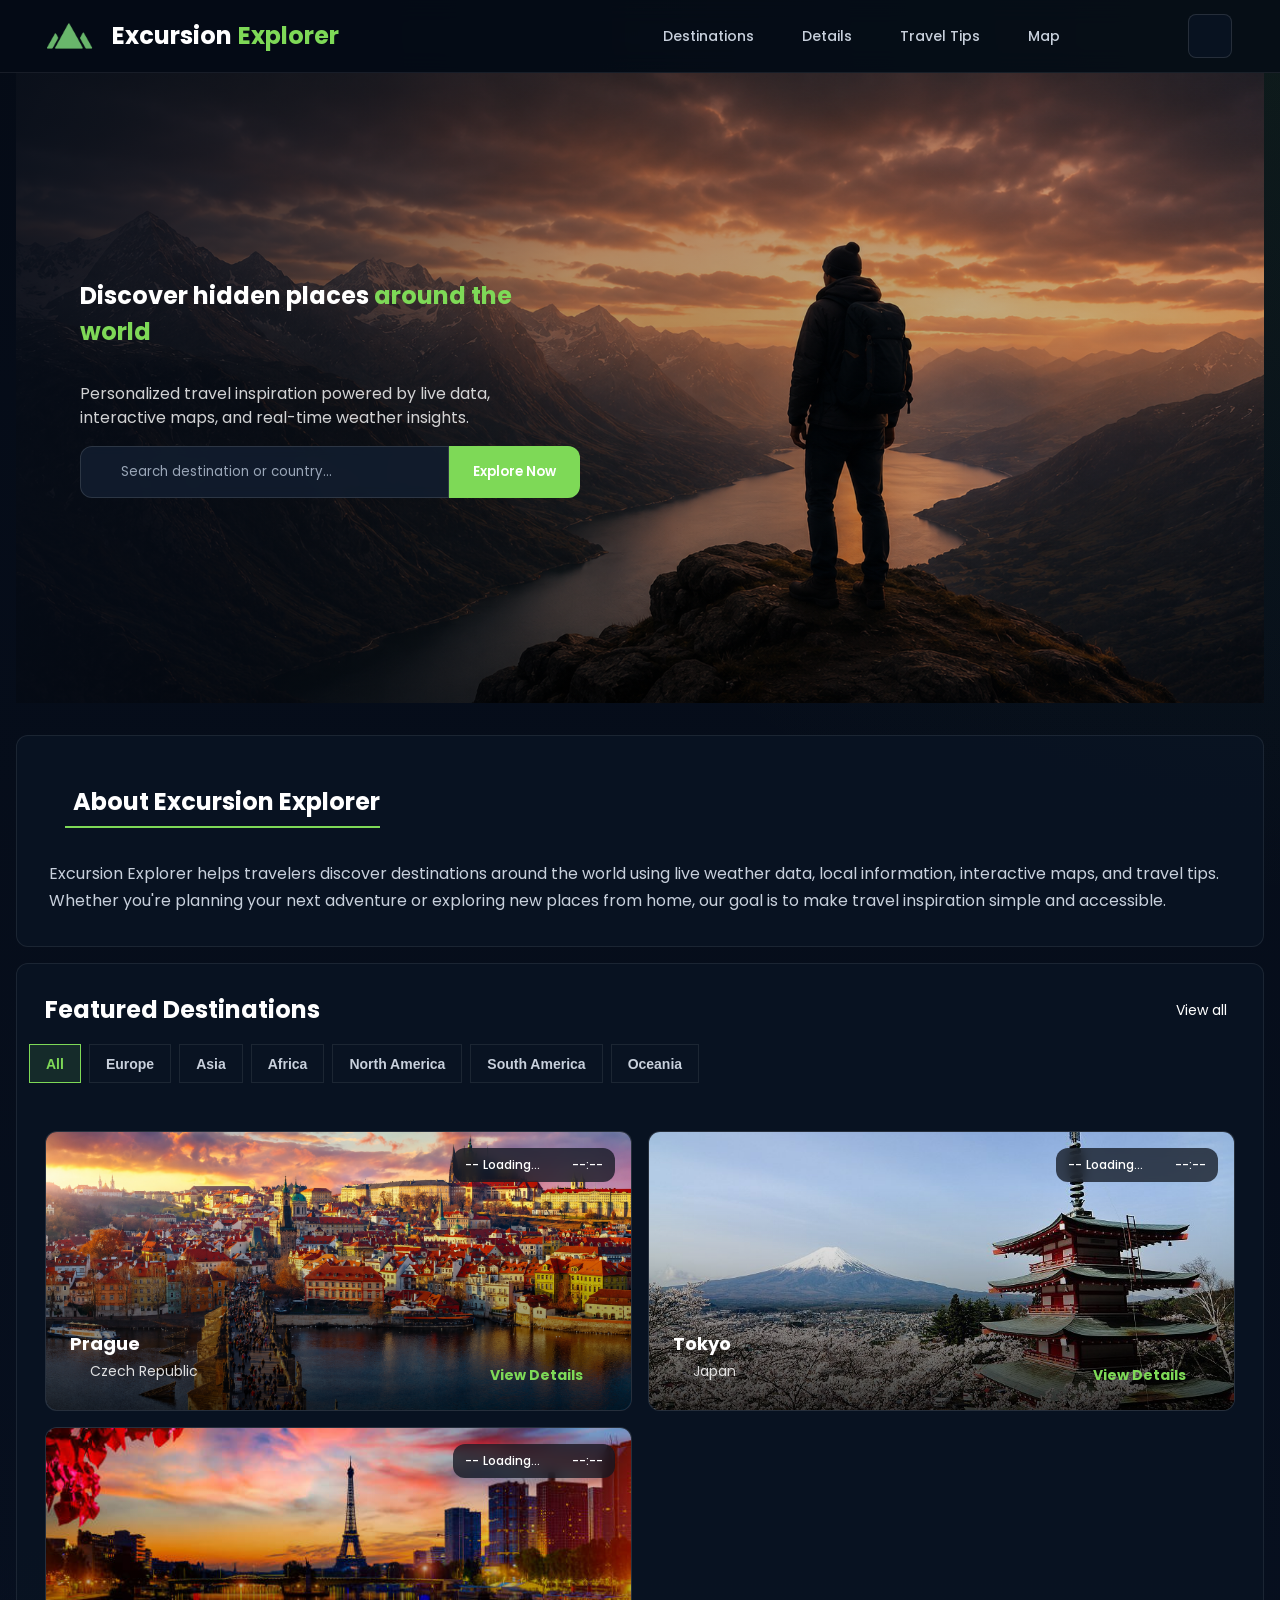
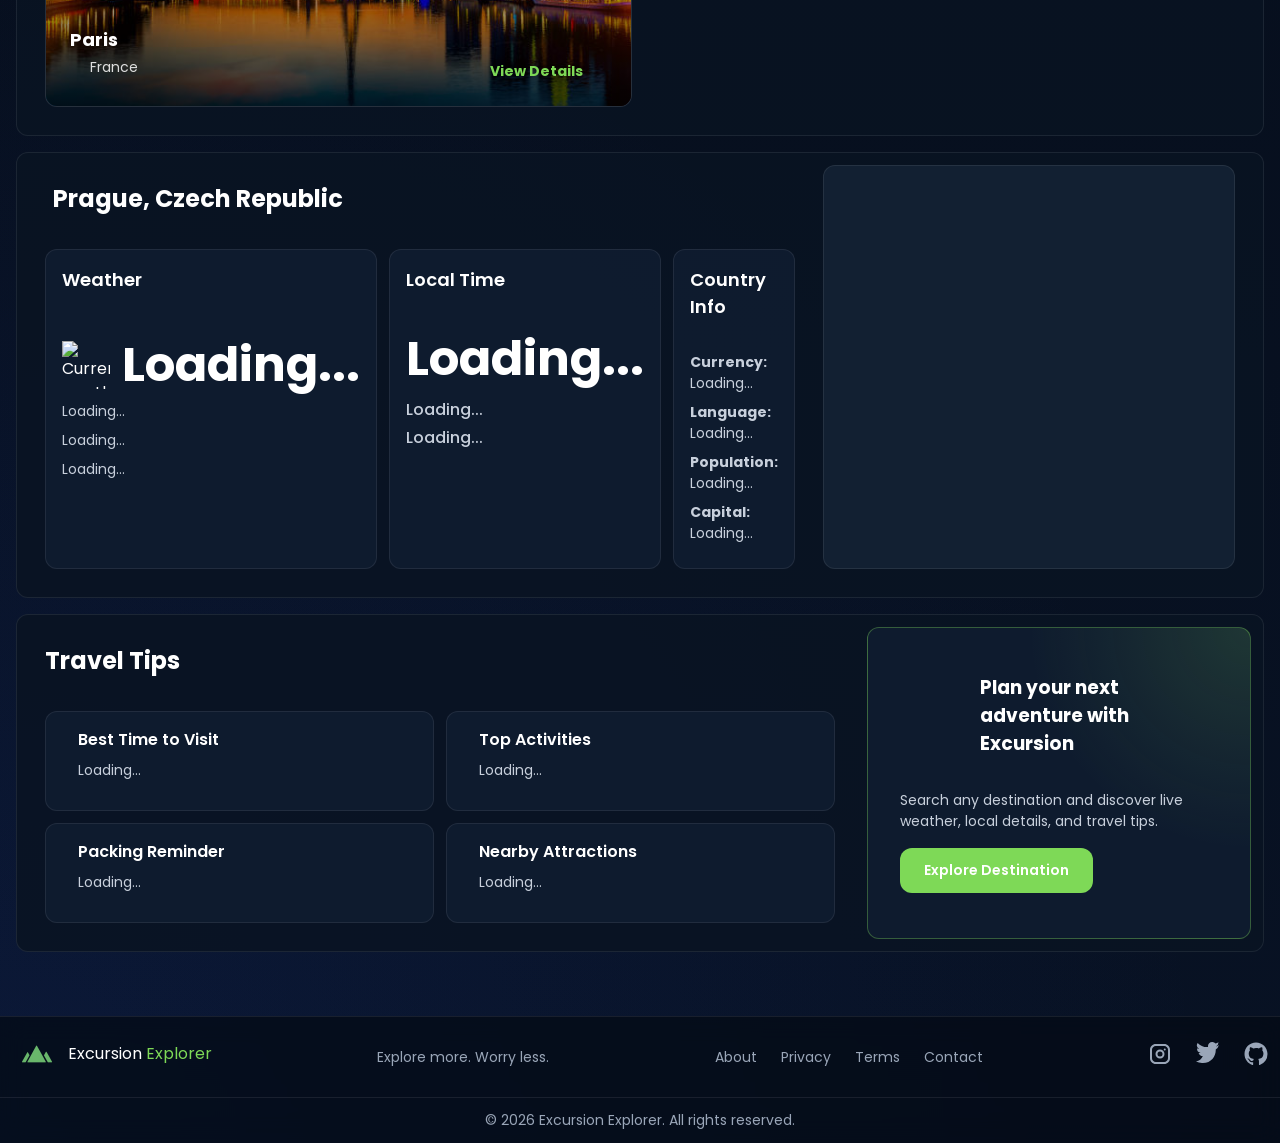
==== index.html @ 065c6158 "Add destination filters and expand featured destinations" ====
<!DOCTYPE html>

<html lang="en">
    <head>
        <meta charset="UTF-8">
        <meta name="viewport" content="width=device-width, initial-scale=1.0">
        <link rel="shortcut icon" href="favicon-excursion-explorer.ico" type="image/x-icon">
        <link rel="stylesheet" href="./resources/css/styles.css">
        <link rel="preconnect" href="https://fonts.googleapis.com">
        <link rel="preconnect" href="https://fonts.gstatic.com" crossorigin>
        <link href="https://fonts.googleapis.com/css2?family=Poppins:wght@400;500;600;700&display=swap" rel="stylesheet">
        <title>Excursion Explorer</title>
    </head>

    <body>

        <!--Header-->
        <header id="top" class="site-header">
            <div class="content">
                <div class="logo" >
                    <a href="#top" aria-label="Excursion Explorer homepage">
                        <img src="./resources/images/Excursion-explorer-logo.png" alt="Excursion Explorer logo">
                        <span class="main-title">
                            <strong>Excursion</strong>
                            <span class="explorer"><strong>Explorer</strong></span>
                        </span>
                    </a>
                </div>
                
                <nav id="navMenu" class="main-navigation" aria-label="Main navigation">
                    <ul>
                        <li><a href="#destinations">Destinations</a></li>
                        <li><a href="#destination-details">Details</a></li>
                        <li><a href="#travel-tips">Travel Tips</a></li>
                        <li><a href="#destinationMap">Map</a></li>
                    </ul>
                </nav>

                <div class="header-actions">
                    <button id="themeToggle" class="theme-toggle" type="button" aria-label="Switch color theme">
                        <i data-lucide="sun"></i>
                    </button>

                    <!--Mobile navigation button-->
                    <button id="menuButton" class="menu-button" type="button" aria-label="Open navigation menu" aria-expanded="false" aria-controls="navMenu">
                        <span class="menu-line"></span>
                        <span class="menu-line"></span>
                        <span class="menu-line"></span>
                    </button>
                </div>
            </div>
        </header>

        <!--Main content-->
        <main class="main-content">

            <!--Hero Section-->
            <section class="hero">
                <div class="hero-content">
                    <h1>Discover hidden places <span class="highlight">around the world</span></h1>
                    <p>Personalized travel inspiration powered by live data, interactive maps, and real-time weather insights.</p>
                    
                    <!--Search Bar-->
                    <form class="destination-search" role="search" autocomplete="off">
                        <div class="search-wrapper">
                            <i data-lucide="search" class="search-icon" aria-hidden="true"></i>
                            <input 
                                type="search" 
                                id="destinationSearch" 
                                name="destination" 
                                placeholder="Search destination or country..." 
                                aria-label="Search destinations"
                            >
                        </div>
                        
                        <button type="submit" class="button button-primary">Explore Now</button>
                    </form>
                </div>      
            </section>

            <!--About Section-->
            <section id="about" class="about-section">
                <div class="section-header">
                    <h2>
                        <i data-lucide="info"></i>
                        About Excursion Explorer
                    </h2>
                </div>
                <p>
                    Excursion Explorer helps travelers discover destinations around the world
                    using live weather data, local information, interactive maps, and travel tips.
                    Whether you're planning your next adventure or exploring new places from home,
                    our goal is to make travel inspiration simple and accessible.
                </p>
            </section>

            <!--Featured Destination Section-->
            <section id="destinations" class="destinations">
                <div class="section-header">
                    <h2>Featured Destinations</h2>
                     <a href="#search-results" class="view-all-link" id="viewAllDestinations">
                        View all
                        <i data-lucide="chevron-right" aria-hidden="true"></i>
                    </a>
                </div>

                <div class="destination-filters">
                    <button class="filter-btn active" type="button" data-filter="all">All</button>
                    <button class="filter-btn" type="button" data-filter="Europe">Europe</button>
                    <button class="filter-btn" type="button" data-filter="Asia">Asia</button>
                    <button class="filter-btn" type="button" data-filter="Africa">Africa</button>
                    <button class="filter-btn" type="button" data-filter="North America">North America</button>
                    <button class="filter-btn" type="button" data-filter="South America">South America</button>
                    <button class="filter-btn" type="button" data-filter="Oceania">Oceania</button>
                </div>

                <!--Static Content-->
                <div class="destination-grid">
                    <!--Destination Card 1-->
                    <article class="destination-card" data-city="Prague" data-continent="Europe">
                        <div class="image-wrapper">
                            <img 
                                src="./resources/images/Prague.jpg"
                                alt="View of Prague Castle and Charles Bridge"
                                class="destination-image"
                                loading="lazy"
                            >

                            <div class="destination-meta">
                                <!-- Weather -->
                                <div class="weather-badge">
                                    <span class="weather-icon">--</span>
                                    <span class="weather-temp">Loading...</span>
                                </div>

                                <!-- Local Time -->
                                <div class="time-badge">
                                    <i data-lucide="clock-3" aria-hidden="true"></i>
                                    <span class="local-time">--:--</span>
                                </div>
                            </div>
                        </div>

                        <div class="destination-content">
                            <div class="destination-info">
                                <h3>Prague</h3>
                                <p class="destination-location">
                                    <i data-lucide="map-pin" aria-hidden="true"></i>
                                    Czech Republic
                                </p>
                            </div>
                            
                            <button type="button" class="details-link" aria-label="View details about Prague" data-modal-target="destinationModal" data-destination="Prague">
                                View Details
                                <i data-lucide="arrow-right" aria-hidden="true"></i>
                            </button>
                        </div>
                    </article>

                    <!--Destination Card 2-->
                    <article class="destination-card" data-city="Tokyo" data-continent="Asia">
                        <div class="image-wrapper">
                            <img 
                                src="./resources/images/Tokyo.jpg"
                                alt="Mount Fuji and Chureito Pagoda in Japan"
                                class="destination-image"
                                loading="lazy"
                            >

                            <div class="destination-meta">
                                <!-- Weather -->
                                <div class="weather-badge">
                                    <span class="weather-icon">--</span>
                                    <span class="weather-temp">Loading...</span>
                                </div>

                                <!-- Local Time -->
                                <div class="time-badge">
                                    <i data-lucide="clock-3" aria-hidden="true"></i>
                                    <span class="local-time">--:--</span>
                                </div>
                            </div>
                        </div>

                        <div class="destination-content">
                            <div class="destination-info">
                                <h3>Tokyo</h3>
                                <p class="destination-location">
                                    <i data-lucide="map-pin" aria-hidden="true"></i>
                                    Japan
                                </p>
                            </div>
                            
                            <button type="button" class="details-link" aria-label="View details about Tokyo" data-modal-target="destinationModal" data-destination="Tokyo">
                                View Details
                                <i data-lucide="arrow-right" aria-hidden="true"></i>
                            </button>
                        </div>
                    </article>

                    <!--Destination Card 3-->
                    <article class="destination-card" data-city="Paris" data-continent="Europe">
                        <div class="image-wrapper">
                            <img 
                                src="./resources/images/Paris.jpg"
                                alt="Eiffel Tower during sunset in Paris"
                                class="destination-image"
                                loading="lazy"
                            >

                            <div class="destination-meta">
                                <!-- Weather -->
                                <div class="weather-badge">
                                    <span class="weather-icon">--</span>
                                    <span class="weather-temp">Loading...</span>
                                </div>

                                <!-- Local Time -->
                                <div class="time-badge">
                                    <i data-lucide="clock-3" aria-hidden="true"></i>
                                    <span class="local-time">--:--</span>
                                </div>
                            </div>
                        </div>

                        <div class="destination-content">
                            <div class="destination-info">
                                <h3>Paris</h3>
                                <p class="destination-location">
                                    <i data-lucide="map-pin" aria-hidden="true"></i>
                                    France
                                </p>
                            </div>
                            
                            <button type="button" class="details-link" aria-label="View details about Paris" data-modal-target="destinationModal" data-destination="Paris">
                                View Details
                                <i data-lucide="arrow-right" aria-hidden="true"></i>
                            </button>
                        </div>
                    </article>

                    <!--Destination Card 4-->
                    <article class="destination-card extra-destination is-hidden" data-city="Kirkjufell" data-continent="Europe">
                        <div class="image-wrapper">
                            <img 
                                src="./resources/images/Iceland.jpg"
                                alt="A breathtaking Icelandic landscape"
                                class="destination-image"
                                loading="lazy"
                            >

                            <div class="destination-meta">
                                <!-- Weather -->
                                <div class="weather-badge">
                                    <span class="weather-icon">--</span>
                                    <span class="weather-temp">Loading...</span>
                                </div>

                                <!-- Local Time -->
                                <div class="time-badge">
                                    <i data-lucide="clock-3" aria-hidden="true"></i>
                                    <span class="local-time">--:--</span>
                                </div>
                            </div>
                        </div>

                        <div class="destination-content">
                            <div class="destination-info">
                                <h3>Kirkjufell</h3>
                                <p class="destination-location">
                                    <i data-lucide="map-pin" aria-hidden="true"></i>
                                    Iceland
                                </p>
                            </div>
                            
                            <button type="button" class="details-link" aria-label="View details about Kirkjufell" data-modal-target="destinationModal" data-destination="Kirkjufell">
                                View Details
                                <i data-lucide="arrow-right" aria-hidden="true"></i>
                            </button>
                        </div>
                    </article>

                    <!--Destination Card 5-->
                    <article class="destination-card extra-destination is-hidden" data-city="Tunis" data-continent="Africa">
                        <div class="image-wrapper">
                            <img 
                                src="./resources/images/Tunis.jpg"
                                alt="A vibrant seaside view in Tunisia"
                                class="destination-image"
                                loading="lazy"
                            >

                            <div class="destination-meta">
                                <!-- Weather -->
                                <div class="weather-badge">
                                    <span class="weather-icon">--</span>
                                    <span class="weather-temp">Loading...</span>
                                </div>

                                <!-- Local Time -->
                                <div class="time-badge">
                                    <i data-lucide="clock-3" aria-hidden="true"></i>
                                    <span class="local-time">--:--</span>
                                </div>
                            </div>
                        </div>

                        <div class="destination-content">
                            <div class="destination-info">
                                <h3>Tunis</h3>
                                <p class="destination-location">
                                    <i data-lucide="map-pin" aria-hidden="true"></i>
                                    Tunisia
                                </p>
                            </div>
                            
                            <button type="button" class="details-link" aria-label="View details about Tunis" data-modal-target="destinationModal" data-destination="Tunis">
                                View Details
                                <i data-lucide="arrow-right" aria-hidden="true"></i>
                            </button>
                        </div>
                    </article>

                    <!--Destination Card 6-->
                    <article class="destination-card extra-destination is-hidden" data-city="Thailand" data-continent="Asia">
                        <div class="image-wrapper">
                            <img 
                                src="./resources/images/Thailand.jpg"
                                alt="A vibrant seaside view in Thailand"
                                class="destination-image"
                                loading="lazy"
                            >

                            <div class="destination-meta">
                                <!-- Weather -->
                                <div class="weather-badge">
                                    <span class="weather-icon">--</span>
                                    <span class="weather-temp">Loading...</span>
                                </div>

                                <!-- Local Time -->
                                <div class="time-badge">
                                    <i data-lucide="clock-3" aria-hidden="true"></i>
                                    <span class="local-time">--:--</span>
                                </div>
                            </div>
                        </div>

                        <div class="destination-content">
                            <div class="destination-info">
                                <h3>Thailand</h3>
                                <p class="destination-location">
                                    <i data-lucide="map-pin" aria-hidden="true"></i>
                                    Thailand
                                </p>
                            </div>
                            
                            <button type="button" class="details-link" aria-label="View details about Thailand" data-modal-target="destinationModal" data-destination="Thailand">
                                View Details
                                <i data-lucide="arrow-right" aria-hidden="true"></i>
                            </button>
                        </div>
                    </article>

                    <!--Destination Card 7-->
                    <article class="destination-card extra-destination is-hidden" data-city="Rome" data-continent="Europe">
                        <div class="image-wrapper">
                            <img 
                                src="./resources/images/Rome.jpg"
                                alt="Colosseum in Rome during sunset"
                                class="destination-image"
                                loading="lazy"
                            >

                            <div class="destination-meta">
                                <!-- Weather -->
                                <div class="weather-badge">
                                    <span class="weather-icon">--</span>
                                    <span class="weather-temp">Loading...</span>
                                </div>

                                <!-- Local Time -->
                                <div class="time-badge">
                                    <i data-lucide="clock-3" aria-hidden="true"></i>
                                    <span class="local-time">--:--</span>
                                </div>
                            </div>
                        </div>

                        <div class="destination-content">
                            <div class="destination-info">
                                <h3>Rome</h3>
                                <p class="destination-location">
                                    <i data-lucide="map-pin" aria-hidden="true"></i>
                                    Italy
                                </p>
                            </div>
                            
                            <button type="button" class="details-link" aria-label="View details about Rome" data-modal-target="destinationModal" data-destination="Rome">
                                View Details
                                <i data-lucide="arrow-right" aria-hidden="true"></i>
                            </button>
                        </div>
                    </article>

                    <!--Destination Card 8-->
                    <article class="destination-card extra-destination is-hidden" data-city="Santorini" data-continent="Europe">
                        <div class="image-wrapper">
                            <img 
                                src="./resources/images/Santorini.jpg"
                                alt="A vibrant seaside view in Santorini"
                                class="destination-image"
                                loading="lazy"
                            >

                            <div class="destination-meta">
                                <!-- Weather -->
                                <div class="weather-badge">
                                    <span class="weather-icon">--</span>
                                    <span class="weather-temp">Loading...</span>
                                </div>

                                <!-- Local Time -->
                                <div class="time-badge">
                                    <i data-lucide="clock-3" aria-hidden="true"></i>
                                    <span class="local-time">--:--</span>
                                </div>
                            </div>
                        </div>

                        <div class="destination-content">
                            <div class="destination-info">
                                <h3>Santorini</h3>
                                <p class="destination-location">
                                    <i data-lucide="map-pin" aria-hidden="true"></i>
                                    Greece
                                </p>
                            </div>
                            
                            <button type="button" class="details-link" aria-label="View details about Santorini" data-modal-target="destinationModal" data-destination="Santorini">
                                View Details
                                <i data-lucide="arrow-right" aria-hidden="true"></i>
                            </button>
                        </div>
                    </article>

                    <!--Destination Card 9-->
                    <article class="destination-card extra-destination is-hidden" data-city="NewYorkCity" data-continent="North America">
                        <div class="image-wrapper">
                            <img 
                                src="./resources/images/new-york-city.jpg"
                                alt="New York City skyline"
                                class="destination-image"
                                loading="lazy"
                            >

                            <div class="destination-meta">
                                <!-- Weather -->
                                <div class="weather-badge">
                                    <span class="weather-icon">--</span>
                                    <span class="weather-temp">Loading...</span>
                                </div>

                                <!-- Local Time -->
                                <div class="time-badge">
                                    <i data-lucide="clock-3" aria-hidden="true"></i>
                                    <span class="local-time">--:--</span>
                                </div>
                            </div>
                        </div>

                        <div class="destination-content">
                            <div class="destination-info">
                                <h3>New York City</h3>
                                <p class="destination-location">
                                    <i data-lucide="map-pin" aria-hidden="true"></i>
                                    United States
                                </p>
                            </div>
                            
                            <button type="button" class="details-link" aria-label="View details about New York City" data-modal-target="destinationModal" data-destination="NewYorkCity">
                                View Details
                                <i data-lucide="arrow-right" aria-hidden="true"></i>
                            </button>
                        </div>
                    </article>

                    <!--Destination Card 10-->
                    <article class="destination-card extra-destination is-hidden" data-city="CapeTown" data-continent="Africa">
                        <div class="image-wrapper">
                            <img 
                                src="./resources/images/cape-town.jpg"
                                alt="Cape Town and Table Mountain"
                                class="destination-image"
                                loading="lazy"
                            >
                            
                            <div class="destination-meta">
                                <!-- Weather -->
                                <div class="weather-badge">
                                    <span class="weather-icon">--</span>
                                    <span class="weather-temp">Loading...</span>
                                </div>
                                
                                <!-- Local Time -->
                                <div class="time-badge">
                                    <i data-lucide="clock-3" aria-hidden="true"></i>
                                    <span class="local-time">--:--</span>
                                </div>
                            </div>
                        </div>
                        
                        <div class="destination-content">
                            <div class="destination-info">
                                <h3>Cape Town</h3>
                                <p class="destination-location">
                                    <i data-lucide="map-pin" aria-hidden="true"></i>
                                    South Africa
                                </p>
                            </div>
                            
                            <button type="button" class="details-link" aria-label="View details about Cape Town" data-modal-target="destinationModal" data-destination="CapeTown">
                                View Details
                                <i data-lucide="arrow-right" aria-hidden="true"></i>
                            </button>
                        </div>
                    </article>

                    <!--Destination Card 11-->
                    <article class="destination-card extra-destination is-hidden" data-city="Bali" data-continent="Asia">
                        <div class="image-wrapper">
                            <img 
                                src="./resources/images/bali.jpg"
                                alt="Bali rice terraces and tropical landscape"
                                class="destination-image"
                                loading="lazy"
                            >
                            
                            <div class="destination-meta">
                                <!-- Weather -->
                                <div class="weather-badge">
                                    <span class="weather-icon">--</span>
                                    <span class="weather-temp">Loading...</span>
                                </div>
                                
                                <!-- Local Time -->
                                <div class="time-badge">
                                    <i data-lucide="clock-3" aria-hidden="true"></i>
                                    <span class="local-time">--:--</span>
                                </div>
                            </div>
                        </div>
                        
                        <div class="destination-content">
                            <div class="destination-info">
                                <h3>Bali</h3>
                                <p class="destination-location">
                                    <i data-lucide="map-pin" aria-hidden="true"></i>
                                    Indonesia
                                </p>
                            </div>
                            
                            <button type="button" class="details-link" aria-label="View details about Bali" data-modal-target="destinationModal" data-destination="Bali">
                                View Details
                                <i data-lucide="arrow-right" aria-hidden="true"></i>
                            </button>
                        </div>
                    </article>

                    <!--Destination Card 12-->
                    <article class="destination-card extra-destination is-hidden" data-city="Banff" data-continent="North America">
                        <div class="image-wrapper">
                            <img 
                                src="./resources/images/banff.jpg"
                                alt="Banff National Park and Lake Louise"
                                class="destination-image"
                                loading="lazy"
                            >
                            
                            <div class="destination-meta">
                                <!-- Weather -->
                                <div class="weather-badge">
                                    <span class="weather-icon">--</span>
                                    <span class="weather-temp">Loading...</span>
                                </div>
                                
                                <!-- Local Time -->
                                <div class="time-badge">
                                    <i data-lucide="clock-3" aria-hidden="true"></i>
                                    <span class="local-time">--:--</span>
                                </div>
                            </div>
                        </div>
                        
                        <div class="destination-content">
                            <div class="destination-info">
                                <h3>Banff National Park</h3>
                                <p class="destination-location">
                                    <i data-lucide="map-pin" aria-hidden="true"></i>
                                    Canada
                                </p>
                            </div>
                            
                            <button type="button" class="details-link" aria-label="View details about Banff National Park" data-modal-target="destinationModal" data-destination="Banff">
                                View Details
                                <i data-lucide="arrow-right" aria-hidden="true"></i>
                            </button>
                        </div>
                    </article>

                    <!--Destination Card 13-->
                    <article class="destination-card extra-destination is-hidden" data-city="RioDeJaneiro" data-continent="South America">
                        <div class="image-wrapper">
                            <img 
                                src="./resources/images/rio-de-janeiro.jpg"
                                alt="Rio de Janeiro with Christ the Redeemer and mountains"
                                class="destination-image"
                                loading="lazy"
                            >
                            
                            <div class="destination-meta">
                                <!-- Weather -->
                                <div class="weather-badge">
                                    <span class="weather-icon">--</span>
                                    <span class="weather-temp">Loading...</span>
                                </div>
                                
                                <!-- Local Time -->
                                <div class="time-badge">
                                    <i data-lucide="clock-3" aria-hidden="true"></i>
                                    <span class="local-time">--:--</span>
                                </div>
                            </div>
                        </div>
                        
                        <div class="destination-content">
                            <div class="destination-info">
                                <h3>Rio de Janeiro</h3>
                                <p class="destination-location">
                                    <i data-lucide="map-pin" aria-hidden="true"></i>
                                    Brazil
                                </p>
                            </div>
                            
                            <button type="button" class="details-link" aria-label="View details about Rio de Janeiro" data-modal-target="destinationModal" data-destination="RioDeJaneiro">
                                View Details
                                <i data-lucide="arrow-right" aria-hidden="true"></i>
                            </button>
                        </div>
                    </article>

                    <!--Destination Card 14-->
                    <article class="destination-card extra-destination is-hidden" data-city="Sydney" data-continent="Oceania">
                        <div class="image-wrapper">
                            <img 
                                src="./resources/images/sydney.jpg"
                                alt="Sydney Opera House and Harbour Bridge"
                                class="destination-image"
                                loading="lazy"
                            >
                            
                            <div class="destination-meta">
                                <!-- Weather -->
                                <div class="weather-badge">
                                    <span class="weather-icon">--</span>
                                    <span class="weather-temp">Loading...</span>
                                </div>
                                
                                <!-- Local Time -->
                                <div class="time-badge">
                                    <i data-lucide="clock-3" aria-hidden="true"></i>
                                    <span class="local-time">--:--</span>
                                </div>
                            </div>
                        </div>
                        
                        <div class="destination-content">
                            <div class="destination-info">
                                <h3>Sydney</h3>
                                <p class="destination-location">
                                    <i data-lucide="map-pin" aria-hidden="true"></i>
                                    Australia
                                </p>
                            </div>
                            
                            <button type="button" class="details-link" aria-label="View details about Sydney" data-modal-target="destinationModal" data-destination="Sydney">
                                View Details
                                <i data-lucide="arrow-right" aria-hidden="true"></i>
                            </button>
                        </div>
                    </article>

                    <!--Destination Card 15-->
                    <article class="destination-card extra-destination is-hidden" data-city="Marrakech" data-continent="Africa">
                        <div class="image-wrapper">
                            <img 
                                src="./resources/images/marrakech.jpg"
                                alt="Traditional architecture and markets in Marrakech"
                                class="destination-image"
                                loading="lazy"
                            >
                            
                            <div class="destination-meta">
                                <!-- Weather -->
                                <div class="weather-badge">
                                    <span class="weather-icon">--</span>
                                    <span class="weather-temp">Loading...</span>
                                </div>
                                
                                <!-- Local Time -->
                                <div class="time-badge">
                                    <i data-lucide="clock-3" aria-hidden="true"></i>
                                    <span class="local-time">--:--</span>
                                </div>
                            </div>
                        </div>
                        
                        <div class="destination-content">
                            <div class="destination-info">
                                <h3>Marrakech</h3>
                                <p class="destination-location">
                                    <i data-lucide="map-pin" aria-hidden="true"></i>
                                    Morocco
                                </p>
                            </div>
                            
                            <button type="button" class="details-link" aria-label="View details about Marrakech" data-modal-target="destinationModal" data-destination="Marrakech">
                                View Details
                                <i data-lucide="arrow-right" aria-hidden="true"></i>
                            </button>
                        </div>
                    </article>

                    <!--Destination Card 16-->
                    <article class="destination-card extra-destination is-hidden" data-city="Dubai" data-continent="Asia">
                        <div class="image-wrapper">
                            <img 
                                src="./resources/images/dubai.jpg"
                                alt="Dubai skyline with Burj Khalifa"
                                class="destination-image"
                                loading="lazy"
                            >
                            
                            <div class="destination-meta">
                                <!-- Weather -->
                                <div class="weather-badge">
                                    <span class="weather-icon">--</span>
                                    <span class="weather-temp">Loading...</span>
                                </div>
                                
                                <!-- Local Time -->
                                <div class="time-badge">
                                    <i data-lucide="clock-3" aria-hidden="true"></i>
                                    <span class="local-time">--:--</span>
                                </div>
                            </div>
                        </div>
                        
                        <div class="destination-content">
                            <div class="destination-info">
                                <h3>Dubai</h3>
                                <p class="destination-location">
                                    <i data-lucide="map-pin" aria-hidden="true"></i>
                                    United Arab Emirates
                                </p>
                            </div>
                            
                            <button type="button" class="details-link" aria-label="View details about Dubai" data-modal-target="destinationModal" data-destination="Dubai">
                                View Details
                                <i data-lucide="arrow-right" aria-hidden="true"></i>
                            </button>
                        </div>
                    </article>
                </div>
            </section>

            <!-- Search Results -->
            <section id="search-results" class="search-results" hidden aria-hidden="true">
                <div class="section-header">
                    <h2>Search Results</h2>
                </div>
                <!-- Dynamic cards -->
                <div class="destination-grid" id="destinationContainer"></div>
            </section>

            <!--Destination Details section-->
            <section id="destination-details" class="destination-details">
                <div class="destination-details-content">
                    <h2 id="destinationName">
                        <i data-lucide="map-pin" aria-hidden="true"></i>
                        Prague, Czech Republic
                    </h2>

                    <div class="destination-cards">
                        <article class="info-card weather-card">
                            <div class="info-card-header">
                                <h3>
                                    <i data-lucide="cloud-sun" aria-hidden="true"></i>
                                    Weather
                                </h3>
                            </div>

                            <div class="weather-main">
                                <img
                                   id="weatherIcon"
                                   class="weather-main-icon"
                                   src=""
                                   alt="Current weather condition"
                                >
                                
                                <span id="weatherTemp" class="weather-temp">
                                    Loading...
                                </span>
                            </div>

                            <p id="weatherDescription" class="weather-description">Loading...</p>
                            <p id="weatherHumidity" class="weather-detail">Loading...</p>
                            <p id="weatherWind" class="weather-detail">Loading...</p>
                        </article>

                        <article class="info-card local-time-card">
                            <div class="info-card-header">
                                <h3>
                                    <i data-lucide="clock-3" aria-hidden="true"></i>
                                    Local Time
                                </h3>
                            </div>
                            
                            <p id="localTime" class="local-time-value">Loading...</p>
                            <p id="localDay" class="local-time-day">Loading...</p>
                            <p id="localDate" class="local-time-date">Loading...</p>
                        </article>

                        <article class="info-card country-info-card">
                            <div class="info-card-header">
                                <h3>
                                    <i data-lucide="info" aria-hidden="true"></i>
                                    Country Info
                                </h3>
                            </div>
                            
                            <p><strong>Currency:</strong> <span id="countryCurrency">Loading...</span></p>
                            <p><strong>Language:</strong> <span id="countryLanguage">Loading...</span></p>
                            <p><strong>Population:</strong> <span id="countryPopulation">Loading...</span></p>
                            <p><strong>Capital:</strong> <span id="countryCapital">Loading...</span></p>
                        </article>
                    </div>
                </div>

                <div id="destinationMap" class="destination-map"></div>
            </section>

            <!--Travel tips section-->
            <section id="travel-tips" class="travel-tips">
                <div class="tips-panel">
                    <h2>Travel Tips</h2>

                    <div class="tips-grid">
                        <article class="tip-card" data-tip="season">
                            <i data-lucide="calendar-days" aria-hidden="true"></i>
                            <div>
                                <h3>Best Time to Visit</h3>
                                <p id="bestTime">Loading...</p>
                            </div>
                        </article>

                        <article class="tip-card" data-tip="activities">
                            <i data-lucide="map" aria-hidden="true"></i>
                            <div>
                                <h3>Top Activities</h3>
                                <p id="topActivities">Loading...</p>
                            </div>
                        </article>

                        <article class="tip-card" data-tip="packing">
                            <i data-lucide="luggage" aria-hidden="true"></i>
                            <div>
                               <h3>Packing Reminder</h3>
                               <p id="packingReminder">Loading...</p> 
                            </div>
                        </article>

                        <article class="tip-card" data-tip="attractions">
                            <i data-lucide="camera" aria-hidden="true"></i>
                            <div>
                                <h3>Nearby Attractions</h3>
                                <p id="nearbyAttractions">Loading...</p>
                            </div>
                        </article>
                    </div>
                </div>

                <aside class="travel-cta-card">
                    <div class="cta-header">
                        <i data-lucide="plane-takeoff" class="cta-icon"></i>
                        <h3>Plan your next adventure with Excursion</h3>
                    </div>
                    <p>Search any destination and discover live weather, local details, and travel tips.</p>
                    <a href="#destinationSearch" class="cta-button">Explore Destination</a>
                </aside>
            </section>
        </main>

        <!-- ✅ MODALS Section -->
        <div id="destinationModal" class="modal-overlay" aria-hidden="true" hidden>
            <div class="modal" role="dialog" aria-modal="true" aria-labelledby="modalTitle" tabindex="-1">
                <button type="button" class="close-modal" aria-label="Close modal" data-close-modal>
                    &times;
                </button>

                <div class="modal-content">
                    <h2 id="modalTitle">Destination Details</h2>
                    <img id="modalImage" class="modal-image" src="" alt="Destination image">
                    <p id="modalLoading" class="modal-loading" hidden>Loading destination details...</p>
                    <p id="modalDescription"></p>
                    
                    <section class="modal-section">
                        <h3>Top Experiences</h3>
                        <ul id="modalExperiences"></ul>
                    </section>

                    <section class="modal-section">
                        <h3>Local Food</h3>
                        <ul id="modalFood"></ul>
                    </section>

                    <section class="modal-section">
                        <h3>Hidden Gems</h3>
                        <ul id="modalHiddenGems"></ul>
                    </section>

                    <section class="modal-section">
                        <h3>Travel Tips</h3>
                        <ul id="modalTips"></ul>
                    </section>

                    <div class="modal-footer">
                        <a id="tourismLink" href="#" target="_blank" rel="noopener noreferrer" hidden>
                            Official Tourism Website
                        </a>
                    </div>
                </div>
            </div>
        </div>

        <!--Footer-->
        <footer>
            <div class="footer-content">
                <div class="logo-content">
                    <a href="#top" class="logo" aria-label="Excursion Explorer homepage">
                        <img src="./resources/images/Excursion-explorer-logo.png" alt="Excursion Explorer logo">
                        <span class="main-title">
                            Excursion <span class="explorer">Explorer</span>
                        </span>
                    </a>
                </div>

                <div class="footer-quote">
                    <span>Explore more. Worry less.</span>
                </div>

                <div class="footer-nav">
                    <a href="#about">About</a>
                    <a href="privacy.html">Privacy</a>
                    <a href="terms.html">Terms</a>
                    <a href="contact.html">Contact</a>
                </div>

                <div class="footer-social-media">
                    <a href="https://instagram.com" class="social-icon" target="_blank" rel="noopener noreferrer" aria-label="Instagram">
                        <svg xmlns="http://www.w3.org/2000/svg" viewBox="0 0 24 24" width="24" height="24" fill="currentColor">
                            <path d="M7.75 2C4.57 2 2 4.57 2 7.75v8.5C2 19.43 4.57 22 7.75 22h8.5C19.43 22 22 19.43 22 16.25v-8.5C22 4.57 19.43 2 16.25 2h-8.5zm0 2h8.5C18.22 4 20 5.78 20 7.75v8.5c0 1.97-1.78 3.75-3.75 3.75h-8.5C5.78 20 4 18.22 4 16.25v-8.5C4 5.78 5.78 4 7.75 4zm4.25 3.5A4.5 4.5 0 1 0 16.5 12 4.5 4.5 0 0 0 12 7.5zm0 2A2.5 2.5 0 1 1 9.5 12 2.5 2.5 0 0 1 12 9.5zm4.75-3a1 1 0 1 0 1 1 1 1 0 0 0-1-1z"/>
                        </svg>
                    </a>

                    <a href="https://twitter.com/" target="_blank" rel="noopener noreferrer" aria-label="Twitter">
                        <svg xmlns="http://www.w3.org/2000/svg" viewBox="0 0 24 24" width="24" height="24" fill="currentColor">
                            <path d="M23 3a10.9 10.9 0 0 1-3.14 1.53A4.48 4.48 0 0 0 22.43.36a9 9 0 0 1-2.83 1.08A4.52 4.52 0 0 0 16.11 0c-2.63 0-4.61 2.44-4.02 5A12.94 12.94 0 0 1 1.64.89a4.48 4.48 0 0 0 1.4 6.04A4.41 4.41 0 0 1 1 6.34v.05a4.51 4.51 0 0 0 3.62 4.42 4.52 4.52 0 0 1-2.03.08 4.52 4.52 0 0 0 4.22 3.13A9.05 9.05 0 0 1 0 19.54 12.76 12.76 0 0 0 6.92 21c8.3 0 12.84-6.86 12.84-12.8 0-.2 0-.39-.02-.58A9.22 9.22 0 0 0 23 3z"/>
                        </svg>   
                    </a>

                    <a href="https://github.com/amirabenameur3" target="_blank" rel="noopener noreferrer" aria-label="GitHub">
                        <svg xmlns="http://www.w3.org/2000/svg" viewBox="0 0 24 24" width="24" height="24" fill="currentColor">
                            <path d="M12 .5C5.65.5.5 5.65.5 12c0 5.1 3.29 9.42 7.86 10.95.58.11.79-.25.79-.56v-2.16c-3.2.7-3.87-1.38-3.87-1.38-.53-1.34-1.3-1.7-1.3-1.7-1.06-.72.08-.71.08-.71 1.17.08 1.79 1.2 1.79 1.2 1.04 1.78 2.73 1.27 3.4.97.1-.75.41-1.27.74-1.56-2.56-.29-5.25-1.28-5.25-5.69 0-1.26.45-2.29 1.2-3.1-.12-.29-.52-1.47.11-3.06 0 0 .98-.31 3.2 1.18A11.1 11.1 0 0 1 12 6c.99 0 1.99.13 2.92.39 2.22-1.49 3.2-1.18 3.2-1.18.63 1.59.23 2.77.11 3.06.75.81 1.2 1.84 1.2 3.1 0 4.42-2.7 5.39-5.27 5.68.42.36.8 1.08.8 2.18v3.23c0 .31.21.68.8.56A11.5 11.5 0 0 0 23.5 12C23.5 5.65 18.35.5 12 .5Z"/>
                        </svg>
                    </a>
                </div>
            </div>
            <div class="footer-bottom">
                <p>&copy; 2026 Excursion Explorer. All rights reserved.</p>
            </div>
        </footer>
        <script src="https://unpkg.com/lucide@latest"></script>
        <script defer type="module" src="./resources/js/main.js"></script> 
    </body>
</html>
---- resources/css/styles.css ----
/* =========================
    UNIVERSAL STYLES
========================= */

*,
*::before,
*::after {
    box-sizing: border-box;
}

:root {

    /* =========================
       COLORS
    ========================= */

    /* Brand */
    --accent-primary: #7ED957;
    --accent-primary-hover: #6CC74B;
    --accent-primary-soft: rgba(126, 217, 87, 0.15);

    /* Backgrounds */
    --bg-primary: #050B16;
    --bg-secondary: #081224;
    --bg-tertiary: #0C182D;

    --bg-card: rgba(10, 20, 35, 0.88);
    --bg-card-hover: rgba(15, 28, 48, 0.95);
    --bg-modal: #08111f;

    --bg-glow-green: rgba(126, 217, 87, 0.08);
    --bg-glow-blue: rgba(30, 64, 175, 0.15);

    /* Header */
    --bg-header: rgba(5, 11, 22, 0.75);
    --bg-header-scrolled: rgba(5, 11, 22, 0.92);

    /* Inputs */
    --bg-input: rgba(18, 30, 48, 0.85);

    /* Borders */
    --border-primary: rgba(255, 255, 255, 0.08);
    --border-secondary: rgba(255, 255, 255, 0.12);
    --border-accent: rgba(126, 217, 87, 0.35);

    /* Text */
    --text-primary: #FFFFFF;
    --text-secondary: #C8D0DC;
    --text-muted: #9AA6B8;
    --text-dark: #081224;
    --text-hero: rgba(255, 255, 255, 0.9);
    --text-on-image-muted: rgba(255, 255, 255, 0.85);

    /* Weather Badges */
    --badge-bg: rgba(15, 20, 30, 0.75);

    /* Overlay */
    --overlay-dark: rgba(0, 0, 0, 0.45);
    --overlay-medium: rgba(0, 0, 0, 0.30);
    --overlay-light: rgba(0, 0, 0, 0.15);
    --destination-overlay:
                        linear-gradient(
                            180deg,
                            transparent 20%,
                            rgba(0, 0, 0, 0.15) 45%,
                            rgba(0, 0, 0, 0.75) 100%
                            );

    --hero-overlay-start: rgba(5, 11, 22, 0.85);
    --hero-overlay-end: rgba(5, 11, 22, 0.20);

    /* Map */
    --map-bg: #122032;

    /* =========================
       TYPOGRAPHY
    ========================= */

    --font-primary: "Poppins", sans-serif;

    /* Font Sizes */
    --fs-xs: 0.75rem;      /* 12px */
    --fs-sm: 0.875rem;     /* 14px */
    --fs-md: 1rem;         /* 16px */
    --fs-lg: 1.125rem;     /* 18px */
    --fs-xl: 1.5rem;       /* 24px */
    --fs-2xl: 2rem;        /* 32px */
    --fs-3xl: 3rem;        /* 48px */
    --fs-4xl: 4.5rem;      /* 72px */

    /* Font Weights */
    --fw-regular: 400;
    --fw-medium: 500;
    --fw-semibold: 600;
    --fw-bold: 700;

    /* Line Heights */
    --lh-tight: 1.1;
    --lh-normal: 1.5;
    --lh-relaxed: 1.7;

    /* =========================
       SPACING
    ========================= */

    --space-xxs: 0.25rem;
    --space-xs: 0.5rem;
    --space-sm: 0.75rem;
    --space-md: 1rem;
    --space-lg: 1.5rem;
    --space-xl: 2rem;
    --space-2xl: 3rem;
    --space-3xl: 4rem;
    --space-4xl: 6rem;

    /* =========================
       BORDER RADIUS
    ========================= */

    --radius-sm: 0.5rem;
    --radius-md: 0.75rem;
    --radius-lg: 1rem;
    --radius-xl: 1.25rem;
    --radius-2xl: 1.5rem;
    --radius-pill: 999px;

    /* =========================
       SHADOWS
    ========================= */

    --shadow-sm:
        0 2px 8px rgba(0, 0, 0, 0.15);

    --shadow-md:
        0 8px 24px rgba(0, 0, 0, 0.25);

    --shadow-lg:
        0 15px 40px rgba(0, 0, 0, 0.35);

    --shadow-glow:
        0 0 25px rgba(126, 217, 87, 0.15);

    /* =========================
       BLURS
    ========================= */

    --blur-sm: 6px;
    --blur-md: 12px;
    --blur-lg: 18px;

    /* =========================
       CONTAINERS
    ========================= */

    --container-width: 1280px;
    --container-padding: 0.75rem;

    /* =========================
       HEADER
    ========================= */

    --header-height: 4.5rem;

    /* =========================
       TRANSITIONS
    ========================= */

    --transition-fast: 0.2s ease;
    --transition-normal: 0.3s ease;
    --transition-slow: 0.5s ease;

    /* =========================
       Z-INDEX
    ========================= */

    --z-header: 1000;
    --z-dropdown: 1100;
    --z-modal: 1200;
    --z-tooltip: 1300;

    /* =========================
       COMPONENT TOKENS
    ========================= */

    /* Destination Cards */
    --destination-card-height: 280px;
    --destination-card-image-height: 220px;
    --destination-card-min-width: 400px;
    --destination-meta-top: var(--space-md);
    --destination-meta-left: var(--space-md);

    /* Hero */
    --hero-min-height: 70vh;
    --hero-content-max-width: 500px;

    /* Search */
    --search-height: 52px;
    --search-max-width: 500px;

    /* Buttons */
    --button-height: 52px;

    /* Map */
    --map-height: 300px;

    /* Travel Tips */
    --tip-card-height: 100px;
    --icon-size-md: 1.125rem;

    /* Footer */
    --footer-height: 80px;
    --footer-padding-block: 3rem;
}

[data-theme="light"] {

    /* =========================
       COLORS
    ========================= */

    /* Brand */
    --accent-primary: #5CB85C;
    --accent-primary-hover: #4CA54C;
    --accent-primary-soft: rgba(92, 184, 92, 0.22);

    /* Backgrounds */
    --bg-primary: #F5F8FC;
    --bg-secondary: #FFFFFF;
    --bg-tertiary: #EEF3F8;

    --bg-card: #EDF1F5;
    --bg-card-hover: #F8FAFC;
    --bg-modal: #f8fafc;

    --bg-glow-green: rgba(92, 184, 92, 0.12);
    --bg-glow-blue: rgba(59, 130, 246, 0.06);

    /* Header */
    --bg-header: rgba(255, 255, 255, 0.85);
    --bg-header-scrolled: rgba(255, 255, 255, 0.95);

    /* Inputs */
    --bg-input: #FFFFFF;

    /* Borders */
    --border-primary: rgba(15, 23, 42, 0.15);
    --border-secondary: rgba(15, 23, 42, 0.12);
    --border-accent: rgba(92, 184, 92, 0.30);

    /* Text */
    --text-primary: #0F172A;
    --text-secondary: #334155;
    --text-muted: #64748B;
    --text-dark: #FFFFFF;
    --text-hero: rgba(15, 23, 42, 0.85);

    /* Badges */
    --badge-bg: rgba(255, 255, 255, 0.82);

    /* Overlays */
    --overlay-dark: rgba(255, 255, 255, 0.75);
    --overlay-medium: rgba(255, 255, 255, 0.55);
    --overlay-light: rgba(255, 255, 255, 0.25);

    --hero-overlay-start: rgba(255, 255, 255, 0.05);
    --hero-overlay-end: rgba(255, 255, 255, 0);

    /* Map */
    --map-bg: #D6E2EE;


    /* =========================
       SHADOWS
    ========================= */

    --shadow-sm:
        0 2px 10px rgba(15, 23, 42, 0.05);

    --shadow-md:
        0 8px 24px rgba(15, 23, 42, 0.08);

    --shadow-lg:
        0 15px 40px rgba(15, 23, 42, 0.12);

    --shadow-glow:
        0 0 20px rgba(92, 184, 92, 0.12);
}

html {
    font-family: var(--font-primary);
    font-size: 16px;
    scroll-behavior: smooth;
    transition:
        background-color var(--transition-fast),
        color var(--transition-fast);
}

body {
    min-height: 100vh;
    display: flex;
    flex-direction: column;
    background:
        radial-gradient(circle at top right, var(--bg-glow-green), transparent 30%),
        radial-gradient(circle at bottom left, var(--bg-glow-blue), transparent 40%),
        linear-gradient(180deg, var(--bg-primary), var(--bg-secondary));
    color: var(--text-primary);
    margin: 0;
    line-height: var(--lh-normal);
}

body, 
nav a, 
.theme-toggle {
    transition:
        background-color var(--transition-normal),
        color var(--transition-normal),
        border-color var(--transition-normal);
}

img {
    display: block;
    max-width: 100%;
    height: auto;
}

a {
    color: inherit;
    text-decoration: none;
}

ul, 
ol {
    list-style: none;
    padding: 0;
    margin: 0;
}

::selection {
    background-color: var(--accent-primary);
    color: var(--text-dark);
}

:focus-visible {
    outline: 2px solid var(--accent-primary);
    outline-offset: 3px;
}

.content {
    width: min(100%, var(--container-width));
    padding-inline: var(--container-padding);
    margin-inline: auto;
}

.main-content {
    padding: 0 var(--space-md) var(--space-xl);
    flex: 1;
}

body.modal-open {
    overflow: hidden;
}

/* =========================
   HEADER 
========================= */

.site-header {
    position:sticky;
    top: 0;
    z-index: var(--z-header);
    width: 100%;
    background-color: var(--bg-header);
    -webkit-backdrop-filter: blur(var(--blur-md));
    backdrop-filter: blur(var(--blur-md));
    border-bottom: solid 1px var(--border-primary);
}

.site-header.scrolled {
    background-color: var(--bg-header-scrolled);
    box-shadow: var(--shadow-md);
    border-bottom-color: var(--border-accent);
}

.site-header.scrolled .content {
    min-height: 4rem;
    padding-block: 0.4rem;
}

.site-header .content {
    width: 100%;
    max-width: none;
    display: flex;
    align-items: center;
    justify-content: space-between;
    gap: var(--space-xl);
    min-height: var(--header-height);
    padding-block: var(--space-sm);
    padding-inline: var(--space-xl);
}

.site-header .logo {
    display: inline-flex;
    align-items: center;
    gap: var(--space-xs);
    flex-shrink: 0;
}

.site-header .logo img {
    height: 3rem;
    width: auto;
}

.site-header .logo a {
    display: inline-flex;
    align-items: center;
    gap: var(--space-xs);
}

.site-header .main-title {
    font-size: clamp(var(--fs-lg), 2vw, var(--fs-xl));
    color: var(--text-primary);
}

.site-header .explorer {
    color: var(--accent-primary);
}

.site-header .main-navigation {
    margin-left: auto;
    margin-right: var(--space-xl);
}

.site-header .main-navigation ul {
    display: flex;
    align-items: center;
    padding-right: var(--space-lg);
}

.site-header .main-navigation li {
    padding-inline: var(--space-lg);
}

.site-header .main-navigation a {
    position: relative;
    font-size: var(--fs-sm);
    font-weight: var(--fw-medium);
    color: var(--text-secondary);
    transition: color var(--transition-fast);
}

.site-header .main-navigation a:hover,
.site-header .main-navigation a:focus-visible {
    color: var(--accent-primary);
}

.site-header .main-navigation a::after {
    content: "";
    position: absolute;
    left: 0;
    bottom: -0.35rem;
    width: 0;
    height: 2px;
    background-color: var(--accent-primary);
    transition: width var(--transition-normal);
}

.site-header .main-navigation a:hover::after,
.site-header .main-navigation a:focus-visible::after {
    width: 100%;
}

/* =============================
   THEME TOGGLE / MENU BUTTON
============================= */

.header-actions {
    display: flex;
    align-items: center;
    gap: var(--space-md);
    margin-inline: var(--space-md);
}

.theme-toggle,
.menu-button {
    position: relative;
    display: inline-flex;
    align-items: center;
    justify-content: center;
    width: 2.75rem;
    height: 2.75rem;
    border: 1px solid var(--border-secondary);
    border-radius: var(--radius-sm);
    background-color: var(--bg-card);
    color: var(--text-primary);
    font-size: var(--fs-lg);
    cursor: pointer;
    transition:
        background-color var(--transition-fast),
        color var(--transition-fast),
        border-color var(--transition-fast),
        transform var(--transition-fast);
}

.theme-toggle:hover,
.menu-button:hover,
.theme-toggle:focus-visible,
.menu-button:focus-visible {
    background-color: var(--bg-card-hover);
    color: var(--accent-primary);
    border-color: var(--border-accent);
    transform: translateY(-2px);
}

.menu-line {
    position: absolute;
    width: 1.4rem;
    height: 2px;
    background-color: currentColor;
    border-radius: var(--radius-pill);
    transition:
        transform var(--transition-fast),
        opacity var(--transition-fast);
}

.menu-line:nth-child(1) {
    transform: translateY(-6px);
}

.menu-line:nth-child(3) {
    transform: translateY(6px);
}

.menu-button:hover .menu-line,
.menu-button:focus-visible .menu-line {
    background-color: var(--accent-primary-hover);
}

.menu-button.active .menu-line:nth-child(1) {
    transform: rotate(45deg);
}

.menu-button.active .menu-line:nth-child(2) {
    opacity: 0;
}

.menu-button.active .menu-line:nth-child(3) {
    transform: rotate(-45deg);
}

.site-header .menu-button {
    display: none;
}

/* =============================
   HERO SECTION
============================= */

.hero {
    display: flex;
    align-items: center;
    min-height: var(--hero-min-height);
    width: 100%;
    margin: 0 auto;
    padding-inline: var(--space-3xl);

    background-image:
        linear-gradient(
            90deg,
            var(--hero-overlay-start) 0%,
            var(--overlay-medium) 45%,
            var(--hero-overlay-end) 100%
        ),
        url("../images/Landing-page.jpg");
    background-position: center;
    background-size: cover;
    background-repeat: no-repeat;
}


.hero-content {
    max-width: var(--hero-content-max-width);
    text-align: left;
    
}

[data-theme="light"] .hero-content {
    padding: var(--space-xl);
    border-radius: var(--radius-lg);
    background-color: rgba(255, 255, 255, 0.35);
    -webkit-backdrop-filter: blur(8px);
    backdrop-filter: blur(8px);
    border: 1px solid rgba(255, 255, 255, 0.4);
    box-shadow: var(--shadow-md);
}

.hero-content h1 {
    margin: 0;
    padding-bottom: var(--space-md);
}

.hero-content h1 .highlight {
    color: var(--accent-primary);
}

.hero-content p {
    max-width: 30rem;
    line-height: var(--lh-normal);
    color: var(--text-hero);
    opacity: 0.9;
}

.destination-search {
    display: flex;
    width: 100%;
    max-width: var(--search-max-width);
    margin-top: var(--space-md);
    border-radius: var(--radius-md);
    transition:
        box-shadow var(--transition-normal),
        transform var(--transition-fast);
}

.search-wrapper {
    position: relative;
    flex: 1;
}

.search-icon {
    position: absolute;
    top: 50%;
    left: var(--space-md);
    width: var(--space-md);
    height: var(--space-md);
    color: var(--text-muted);
    stroke-width: 2;
    transform: translateY(-50%);
    pointer-events: none;
    z-index: 1;
}

.destination-search input {
    width: 100%;
    height: var(--search-height);
    padding: var(--space-md) var(--space-md) var(--space-md) calc(var(--space-lg) + 1rem);
    color: var(--text-primary);
    font-family: inherit;
    background: var(--bg-input);
    -webkit-backdrop-filter: blur(var(--blur-sm));
    backdrop-filter: blur(var(--blur-sm));
    border: 1px solid var(--border-secondary);
    border-radius: var(--radius-md) 0 0 var(--radius-md);
}

.destination-search input::placeholder {
    color: var(--text-muted);
}

.destination-search input:focus,
.destination-search input:focus-visible {
    outline: none;
    border-color: var(--accent-primary);
}

.destination-search:focus-within {
    box-shadow:
        0 0 0 3px var(--accent-primary-soft),
        var(--shadow-glow);
}

.destination-search .button {
    height: var(--button-height);
    padding: 0 var(--space-lg);
    border: none;
    background: var(--accent-primary);
    color: white;
    border-radius: 0 var(--radius-md) var(--radius-md) 0;
    font-family: inherit;
    font-weight: var(--fw-semibold);
    cursor: pointer;
    transition:
        background-color var(--transition-fast),
        transform var(--transition-fast);
}

.destination-search .button:hover {
    background-color: var(--accent-primary-hover);
    color: var(--text-dark);
    transform: translateY(-1px);
}

/* =========================
   ABOUT SECTION
========================= */

.about-section {
    display: flex;
    flex-direction: column;
    gap: var(--space-lg);
    margin-top: var(--space-xl);
    padding: var(--space-xl);
    border: 1px solid var(--border-primary);
    border-radius: var(--radius-md);
    background-color: var(--bg-card);
}

.about-section h2 {
    position: relative;
    display: inline-flex;
    align-items: center;
    gap: var(--space-xs);
    margin: 0;
    font-size: var(--fs-xl);
}

.about-section h2::after {
    content: "";
    position: absolute;
    left: 0;
    bottom: -0.5rem;
    width: 100%;
    height: 2px;
    background-color: var(--accent-primary);
}

.about-section h2 svg {
    color: var(--accent-primary);
}

.about-section p {
    max-width: 75rem;
    margin: 0;
    line-height: var(--lh-relaxed);
    color: var(--text-secondary);
}

/* =========================
   DESTINATION FILTERS
========================= */

.destination-filters {
    display: flex;
    gap: var(--space-xs);
    margin-bottom: var(--space-lg);
    overflow-x: auto;
    padding-bottom: var(--space-xs);
    -ms-overflow-style: none;
    scroll-snap-type: x proximity;
}

.destination-filters::-webkit-scrollbar {
    width: 0;
    height: 0;
}

.filter-btn {
    padding: 0.65rem 1rem;
    border: 1px solid var(--border-primary);
    border-radius: var(--radius-full);
    background: var(--bg-card);
    color: var(--text-secondary);
    font-size: var(--fs-sm);
    font-weight: 600;
    cursor: pointer;
    transition: all var(--transition-fast);

    flex-shrink: 0;
    scroll-snap-align: start;
}

.filter-btn:hover {
    border-color: var(--accent-primary);
    color: var(--accent-primary);
    transform: translateY(2px);
}

.filter-btn.active {
    background: rgba(92, 184, 92, 0.15);
    border-color: var(--accent-primary);
    color: var(--accent-primary);
}

.filter-btn:focus-visible {
    outline: 2px solid var(--accent-primary);
    outline-offset: 3px;
}

/* ================================
   FEATURED DESTINATION SECTION
================================ */

.destinations {
    display: flex;
    flex-direction: column;
    padding: var(--space-sm);
    margin-top: var(--space-md);
    border: 1px solid var(--border-primary);
    border-radius: var(--radius-md);
    background-color: var(--bg-card);
}

.section-header {
    display: flex;
    justify-content: space-between;
    margin-inline: var(--space-md);
}

.section-header h2 {
    margin-block: var(--space-md);
}

.section-header a {
    display: inline-flex;
    align-items: center;
    gap: var(--space-xs);
    cursor: pointer;
}

.section-header i, .section-header a {
    font-size: var(--fs-sm);
}

.section-header a:hover {
    color: var(--accent-primary-hover);
}

.destination-grid {
    display: grid;
    grid-template-columns: repeat(auto-fill, minmax(var(--destination-card-min-width), 1fr));
    gap: var(--space-md);
    margin: var(--space-md);
}

.destination-card {
    position: relative;
    min-height: var(--destination-card-height);
    padding: 0;
    overflow: hidden;
    border: 1px solid var(--border-secondary);
    border-radius: var(--radius-md);
    background-color: var(--bg-card);
    transition:
        transform var(--transition-fast),
        box-shadow var(--transition-fast),
        border-color var(--transition-fast);
}

.destination-card.active {
    border-color: var(--accent-primary);
    transform: translateY(-4px);
}

.destination-card:hover {
    transform: translateY(-4px);
    border-color: var(--accent-primary);
    box-shadow: var(--bg-glow-green);
}

.destination-card .destination-info h3 {
    color: #FFFFFF;
}

.destination-card.is-hidden {
    display: none;
}

.image-wrapper {
    position: absolute;
    inset: 0;
}

.image-wrapper::after {
    content: "";
    position: absolute;
    inset: 0;
    background: var(--destination-overlay);
}

.image-wrapper img {
    width: 100%;
    height: 100%;
    object-fit: cover;
    transition: transform var(--transition-slow);
}

.destination-card:hover .image-wrapper img {
    transform: scale(1.05);
}

.destination-meta {
    position: absolute;
    top: var(--space-md);
    right: var(--space-md);
    display: flex;
    align-items: center;
    gap: var(--space-sm);
    padding: var(--space-xs) var(--space-sm);
    border-radius: var(--radius-md);
    background-color: var(--badge-bg);
    -webkit-backdrop-filter: blur(var(--blur-sm));
    backdrop-filter: blur(var(--blur-sm));
    z-index: 3;
}

[data-theme="light"] .destination-meta {
    background: rgba(15, 23, 42, 0.85);
    -webkit-backdrop-filter: blur(10px);
    backdrop-filter: blur(10px);
}

.weather-badge,
.time-badge {
    display: inline-flex;
    align-items: center;
    gap: var(--space-xxs);
    padding: 0;
    background-color: transparent;
    color: var(--text-primary);
    font-size: var(--fs-xs);
    font-weight: var(--fw-medium);
}

[data-theme="light"] .weather-badge,
[data-theme="light"] .time-badge {
    color: white;
}

.destination-content {
    position: absolute;
    left: 0;
    right: 0;
    bottom: 0;
    padding: var(--space-lg);
    display: flex;
    justify-content: space-between;
    align-items: flex-end;
    z-index: 2;
}

.destination-info h3 {
    margin: 0;
    font-size: var(--fs-lg);
    color: var(--text-primary);
    font-weight: var(--fw-bold);
}

.destination-location {
    display: inline-flex;
    align-items: center;
    gap: var(--space-xxs);
    margin: var(--space-xxs) 0 0;
    color: var(--text-on-image-muted);
    font-size: var(--fs-sm);
}

.destination-location i,
.details-link i,
.time-badge i {
    width: var(--space-md);
    height: var(--space-md);
}

.details-link {
    display: inline-flex;
    align-items: center;
    gap: var(--space-xs);
    border: none;
    padding: 0;
    background: transparent;
    font: inherit;
    color: var(--accent-primary);
    font-size: var(--fs-sm);
    font-weight: var(--fw-bold);
    cursor: pointer;
    transition:
        color var(--transition-fast),
        transform var(--transition-fast);
}

.details-link:hover {
    color: var(--accent-primary-hover);
    transform: translateX(var(--space-xxs));
}

.destination-card:hover .details-link {
    transform: translateX(var(--space-xs));
}

/* =============================
   SEARCH RESULTS SECTION
============================= */

.search-results {
    display: flex;
    flex-direction: column;
    margin-top: var(--space-md);
    padding: var(--space-sm);
    border: 1px solid var(--border-primary);
    border-radius: var(--radius-md);
    background-color: var(--bg-card);
}

[hidden] {
    display: none !important;
}

/* Empty State */

.empty-state {
    grid-column: 1 / -1;
    display: flex;
    flex-direction: column;
    align-items: center;
    justify-content: center;
    gap: var(--space-sm);
    min-height: var(--destination-card-height);
    padding: var(--space-2xl);
    text-align: center;
    color: var(--text-muted);
}

.empty-state h3 {
    margin: 0;
    color: var(--text-primary);
}

.empty-state p {
    margin: 0;
}

.empty-state i {
    width: var(--space-4xl);
    height: var(--space-4xl);
    color: var(--accent-primary);
}

/* ===============================
   DESTINATION DETAILS SECTION
=============================== */

.destination-details {
    display: grid;
    grid-template-columns: 1fr 1fr;
    gap: var(--space-sm);
    margin-top: var(--space-md);
    padding: var(--space-sm);
    border: 1px solid var(--border-primary);
    border-radius: var(--radius-md);
    background-color: var(--bg-card);
}

.destination-details-content {
    display: flex;
    flex-direction: column;
    gap: var(--space-md);
    margin-bottom: var(--space-md);
}

#destinationName {
    display: inline-flex;
    align-items: center;
    gap: var(--space-xs);
    margin: var(--space-md);
    font-size: var(--fs-xl);
}

#destinationName svg {
    color: var(--accent-primary);
}

.destination-cards {
    display: grid;
    grid-template-columns: repeat(3, 1fr);
    gap: var(--space-sm);
    align-items: stretch;
    margin-inline: var(--space-md);
}

.info-card {
    padding: var(--space-md);
    min-height: 13rem;
    border: 1px solid var(--border-primary);
    border-radius: var(--radius-md);
    background-color: var(--bg-card-hover);
}

.info-card-header {
    display: inline-flex;
    align-items: center;
    gap: var(--space-xs);
    margin-bottom: var(--space-lg);
}

.info-card-header svg {
    width: var(--icon-size-md);
    height: var(--icon-size-md);
    margin-right: var(--space-xs);
    color: var(--accent-primary);
    flex-shrink: 0;
}

.info-card-header h3 {
    margin: 0;
    font-size: var(--fs-lg);
    font-weight: var(--fw-semibold);
    line-height: var(--lh-normal);
    color: var(--text-primary);
}

.info-card p {
    margin-block: var(--space-xs);
    color: var(--text-secondary);
    font-size: var(--fs-sm);
}

.info-card .local-time-card {
    justify-content: center;
}

.info-card .local-time-value {
    margin-top: var(--space-md);
    margin-bottom: var(--space-sm);
    color: var(--text-primary);
    font-size: clamp(2rem, 4vw, 3rem);
    font-weight: var(--fw-bold);
    line-height: var(--lh-tight);
    font-variant-numeric: tabular-nums;
}

.info-card .local-time-day,
.info-card .local-time-date {
    margin-block: var(--space-xxs);
    color: var(--text-secondary);
    font-size: var(--fs-md);
    font-weight: var(--fw-medium);
}

.weather-main {
    display: flex;
    align-items: center;
    gap: var(--space-sm);
    margin-top: var(--space-lg);
    margin-bottom: var(--space-sm);
}

.weather-main-icon {
    width: 3rem;
    height: 3rem;
}

.weather-main .weather-temp {
    color: var(--text-primary);
    font-size: clamp(2rem, 4vw, 3rem);
    font-weight: var(--fw-bold);
    line-height: 1;
}

.destination-map {
    margin: 0 var(--space-md) var(--space-md) 0;
    min-height: var(--map-height);
    border: 1px solid var(--border-primary);
    border-radius: var(--radius-md);
    background-color: var(--map-bg);
    overflow: hidden;
}

/* ===============================
   TRAVEL TIPS SECTION
=============================== */

.travel-tips {
    display: grid;
    grid-template-columns: 1.5fr 0.7fr;
    gap: var(--space-md);
    margin-top: var(--space-md);
    padding: var(--space-sm);
    border: 1px solid var(--border-primary);
    border-radius: var(--radius-md);
    background-color: var(--bg-card);
}

.tips-panel {
    display: flex;
    flex-direction: column;
    gap: var(--space-md);
}

.tips-panel h2 {
    margin: var(--space-md);
    font-size: var(--fs-xl);
}

.tips-grid {
    display: grid;
    grid-template-columns: repeat(2, 1fr);
    gap: var(--space-sm);
    margin-inline: var(--space-md);
    margin-bottom: var(--space-md);
}

.tip-card {
    display: flex;
    align-items: flex-start;
    gap: var(--space-md);
    min-height: var(--tip-card-height);
    padding: var(--space-md);
    border: 1px solid var(--border-primary);
    border-radius: var(--radius-md);
    background-color: var(--bg-card-hover);
    transition:
        transform var(--transition-fast),
        box-shadow var(--transition-fast),
        border-color var(--transition-fast);
}

.tip-card:hover, .info-card:hover {
    transform: translateY(-4px);
    box-shadow: var(--shadow-glow);
    border-color: var(--border-accent);
}

.tip-card svg {
    width: var(--space-lg);
    height: var(--space-lg);
    color: var(--accent-primary);
    flex-shrink: 0;
}

.tip-card h3 {
    margin: 0 0 var(--space-xs);
    font-size: var(--fs-md);
    font-weight: var(--fw-semibold);
    color: var(--text-primary);
}

.tip-card p {
    margin: 0;
    color: var(--text-secondary);
    font-size: var(--fs-sm);
    line-height: var(--lh-normal);
}

/* CTA CARD */

.travel-cta-card {
    display: flex;
    flex-direction: column;
    justify-content: center;
    gap: var(--space-md);
    padding: var(--space-xl);
    border: 1px solid var(--border-accent);
    border-radius: var(--radius-md);
    background:
        radial-gradient(circle at top right, var(--accent-primary-soft), transparent 45%),
        var(--bg-card-hover);
}

.cta-header {
    display: flex;
    align-items: center;
    gap: var(--space-md);
    margin-bottom: var(--space-md);
}

.cta-header h3 {
    margin: 0;
}

.cta-icon {
    width: var(--space-3xl);
    height: var(--space-3xl);
    color: var(--accent-primary);
    flex-shrink: 0;
}

.travel-cta-card p {
    margin: 0;
    color: var(--text-secondary);
    font-size: var(--fs-sm);
}

.cta-button {
    display: inline-flex;
    align-items: center;
    justify-content: center;
    width: fit-content;
    padding: var(--space-sm) var(--space-lg);
    border-radius: var(--radius-md);
    background-color: var(--accent-primary);
    color: white;
    font-size: var(--fs-sm);
    font-weight: var(--fw-semibold);
    transition:
        background-color var(--transition-fast),
        color var(--transition-fast),
        transform var(--transition-fast);
}

.cta-button:hover {
    background-color: var(--accent-primary-hover);
    color: var(--text-dark);
    transform: translateY(-2px);
}

/* =========================
   LIGHT THEME CARD HOVER
========================= */

[data-theme="light"] .info-card:hover,
[data-theme="light"] .tip-card:hover,
[data-theme="light"] .contact-card:hover {
    border-color: rgba(92, 184, 92, 0.25);
    box-shadow: 0 8px 20px rgba(15, 23, 42, 0.08);
    transform: translateY(-2px);
}

/* ===============================
   FOOTER
=============================== */

footer {
    margin-top: var(--space-xl);
    border-top: 1px solid var(--border-primary);
    background-color: var(--bg-header);
    -webkit-backdrop-filter: blur(var(--blur-md));
    backdrop-filter: blur(var(--blur-md));
}

.footer-content {
    display: flex;
    align-items: center;
    justify-content: space-between;
    gap: var(--space-2xl);
    width: min(100%, var(--container-width));
    min-height: var(--footer-height);
    margin-inline: auto;
    padding-inline: var(--container-padding);
}

.logo-content .logo {
    display: inline-flex;
    align-items: center;
    gap: var(--space-xs);
}

.logo-content .explorer {
    color: var(--accent-primary);
}

.logo-content img {
    height: var(--space-xl);
    width: auto;
}

.footer-quote {
    color: var(--text-muted);
    font-size: var(--fs-sm);
}

.footer-nav,
.footer-social-media {
    display: flex;
    align-items: center;
    gap: var(--space-lg);
}

.footer-nav a,
.footer-social-media a {
    color: var(--text-muted);
    font-size: var(--fs-sm);
    transition:
        color var(--transition-fast),
        transform var(--transition-fast);
}

.footer-nav a:hover,
.footer-social-media a:hover {
    color: var(--accent-primary);
}

.footer-social-media a:hover {
    transform: translateY(-2px);
}

.footer-social-media svg {
    width: var(--space-lg);
    height: var(--space-lg);
}

.footer-bottom {
    padding-block: var(--space-sm);
    padding-inline: var(--space-md);
    border-top: 1px solid var(--border-primary);
    text-align: center;
    color: var(--text-muted);
    font-size: var(--fs-sm);
}

.footer-bottom p {
    margin: 0;
}

/* =========================
   Modals 
========================= */

.modal-overlay {
    position: fixed;
    inset: 0;
    z-index: var(--z-modal);
    display: flex;
    justify-content: center;
    align-items: center;
    padding: var(--space-md);
    background: var(--overlay-dark);
    opacity: 0;
    pointer-events: none;
    transition: opacity var(--transition-normal);
}

.modal-overlay.active {
    opacity: 1;
    pointer-events: auto;
}

.modal {
    position: relative;
    width: min(90%, 65rem);
    max-height: 75vh;
    overflow-y: auto;
    overflow-x: hidden;
    padding: var(--space-lg) var(--space-md);
    border: 1px solid var(--accent-primary);
    border-radius: var(--radius-md);
    background: var(--bg-modal);
    box-shadow: var(--shadow-lg);
    scroll-behavior: smooth;

    /* Firefox scrollbar styling */
    scrollbar-width: thin;
    scrollbar-color: var(--accent-primary) transparent; 
    transform: scale(0.96) translateY(20px);
    transition: transform var(--transition-normal);
}

/* Chrome, Edge, Safari */
.modal::-webkit-scrollbar {
    width: 8px;
}

.modal::-webkit-scrollbar-track {
    background: transparent;
}

.modal::-webkit-scrollbar-thumb {
    background: var(--accent-primary);
    border-radius: var(--radius-pill);
}

.modal::-webkit-scrollbar-thumb:hover {
    background: var(--accent-primary-hover);
}

.modal-overlay.active .modal {
    transform: scale(1) translateY(0);
}

.close-modal {
    position: absolute;
    top: var(--space-md);
    right: var(--space-md);
    display: inline-flex;
    align-items: center;
    justify-content: center;
    width: 2.5rem;
    height: 2.5rem;
    padding: 0;
    border: none;
    border-radius: 50%;
    background: transparent;
    color: var(--text-primary);
    font-size: var(--fs-lg);
    line-height: var(--lh-tight);
    cursor: pointer;
    transition: background-color var(--transition-fast), transform var(--transition-fast);
}

.close-modal:hover {
    background-color: var(--bg-glow-green);
    transform: scale(1.05);
}

.close-modal:focus-visible {
    outline: 2px solid var(--accent-primary-soft);
    outline-offset: 3px;
}

.modal-content {
    display: flex;
    flex-direction: column;
}

.modal-content > * {
    margin-top: 0;
    margin-bottom: 0;
}

.modal h2, .modal h3 {
    margin: var(--space-md) 0;
    line-height: var(--lh-normal);
}

.modal h2 {
    padding-right: var(--space-2xl);
    font-size: clamp(1.8rem, 3vw, 2.4rem);
}

.modal h3 {
    font-size: var(--fs-lg);
    color: var(--text-primary);
}

.modal p {
    margin: var(--space-sm) 0;
    color: var(--text-secondary);
    font-size: var(--fs-sm);
    line-height: var(--lh-relaxed);
}

.modal-image {
    width: 100%;
    max-height: 25rem;
    object-fit: cover;
    border-radius: var(--radius-md);
    transition: transform var(--transition-slow);
}

.modal-image:hover{
    transform: scale(1.02);
}

.modal ul {
    list-style-type: none;
    margin: 0;
    padding: 0;
    line-height: var(--lh-relaxed);
}

.modal-section {
    margin-top: var(--space-md);
    padding-top: var(--space-md);
    border-top: 1px solid var(--border-accent);
}

.modal-section li {
    margin-bottom: var(--space-xs);
}

.modal li {
    position: relative;
    padding-left: var(--space-md);
    margin-bottom: var(--space-xs);
    color: var(--text-secondary);
    font-size: var(--fs-sm);
}

.modal li::before {
    content: "•";
    position: absolute;
    left: 0;
    top: -0.3rem;
    font-size: var(--fs-2xl);
    line-height: 1;
    color: var(--accent-primary);
}

.modal-footer {
    margin-top: var(--space-lg);
}

.modal-footer a {
    color: var(--accent-primary);
    font-weight: 600;
    text-decoration: none;
}

.modal-footer a:hover {
    color: var(--accent-primary-hover);
}

#tourismLink {
    display: inline-flex;
    align-items: center;
    padding: 0.75rem 1rem;
    border-radius: var(--radius-md);
    background: var(--accent-primary);
    color: white;
    font-weight: var(--fw-medium);
    text-decoration: none;
}

/* =========================
   LEGAL PAGE
========================= */

.legal-page {
    display: flex;
    justify-content: center;
    padding-block: var(--space-3xl);
}

.legal-card {
    width: min(100%, 900px);
    padding: var(--space-2xl);
    border: 1px solid var(--border-primary);
    border-radius: var(--radius-md);
    background-color: var(--bg-card);
}

.legal-card h1 {
    margin-top: 0;
    margin-bottom: var(--space-xs);
    font-size: var(--fs-2xl);
}

.legal-updated {
    margin-top: 0;
    margin-bottom: var(--space-xl);
    color: var(--text-muted);
    font-size: var(--fs-sm);
}

.legal-card h2 {
    margin-top: var(--space-xl);
    margin-bottom: var(--space-xs);
    font-size: var(--fs-lg);
}

.legal-card p {
    color: var(--text-secondary);
    line-height: var(--lh-relaxed);
}

.legal-back-link {
    display: inline-flex;
    margin-top: var(--space-2xl);
    color: var(--accent-primary);
    font-weight: var(--fw-semibold);
    transition: transform var(--transition-fast);
}

.legal-back-link:hover {
    color: var(--accent-primary-hover);
    transform: translateX(4px);
}

/* =========================
   CONTACT PAGE
========================= */

.contact-grid {
    display: grid;
    grid-template-columns: repeat(auto-fit, minmax(250px, 1fr));
    gap: var(--space-md);
    margin-top: var(--space-xl);
    align-items: stretch;
}

.contact-card {
    display: flex;
    flex-direction: column;
    height: 100%;
    padding: var(--space-lg);
    border: 1px solid var(--border-primary);
    border-radius: var(--radius-md);
    background-color: var(--bg-card-hover);
    transition:
        transform var(--transition-fast),
        box-shadow var(--transition-fast),
        border-color var(--transition-fast);
}

.contact-card:hover {
    transform: translateY(-4px);
    box-shadow: var(--shadow-glow);
    border-color: var(--border-accent);
}

.contact-card svg {
    width: var(--space-lg);
    height: var(--space-lg);
    color: var(--accent-primary);
    margin-bottom: var(--space-sm);
}

.contact-card h2 {
    margin-top: 0;
    margin-bottom: var(--space-sm);
}

.contact-card p {
    margin-bottom: var(--space-md);
}

.contact-card a {
    margin-top: auto;
    color: var(--accent-primary);
    font-weight: var(--fw-semibold);
}

/* =========================
   RESPONSIVE DESIGN
========================= */

/* Tablets / small laptops */
@media (max-width: 1024px) {
    :root {
        --destination-card-min-width: 320px;
    }

    .site-header .content {
        padding-inline: var(--space-lg);
    }

    .site-header .main-navigation li {
        padding-inline: var(--space-md);
    }

    .destination-details {
        grid-template-columns: 1fr;
    }

    .destination-map {
        margin: 0 var(--space-md) var(--space-md);
    }

    .travel-tips {
        grid-template-columns: 1fr;
    }

    .footer-content {
        flex-wrap: wrap;
        gap: var(--space-lg);
        justify-content: center;
        padding-block: var(--space-sm);
        text-align: center;
    }
}

/* Tablets / mobile navigation */
@media (max-width: 900px) {

    .site-header {
        box-shadow: var(--shadow-md);
    }

    .site-header .menu-button {
        display: inline-flex;
    }

    .site-header .main-navigation {
        position: absolute;
        top: calc(100% + var(--space-xs));
        right: var(--space-md);
        left: auto;
        width: min(14.5rem, calc(100% - 2rem));
        margin: 0;
        padding: var(--space-xs);
        display: none;

        background-color: var(--bg-card);
        border: 1px solid var(--border-primary);
        border-radius: var(--radius-md);
        box-shadow: var(--shadow-lg);
        -webkit-backdrop-filter: blur(var(--blur-md));
        backdrop-filter: blur(var(--blur-md));
    }

    .site-header .main-navigation.active {
        display: block;
    }

    .site-header .main-navigation ul {
        flex-direction: column;
        align-items: stretch;
        gap: var(--space-xxs);
        padding-right: 0;
    }

    .site-header .main-navigation li {
        padding-inline: 0;
    }

    .site-header .main-navigation a {
        display: block;
        padding: var(--space-sm) var(--space-md);
        border-radius: var(--radius-sm);
    }

    .site-header .main-navigation a:hover,
    .site-header .main-navigation a:focus-visible {
        background-color: var(--bg-card-hover);
        color: var(--accent-primary);
    }

    .hero {
        padding-inline: var(--space-xl);
    }

    .destination-cards {
        grid-template-columns: repeat(2, 1fr);
    }

    .country-info-card {
        grid-column: 1 / -1;
    }
}

/* Mobile */
@media (max-width: 600px) {
    .main-content {
        padding-inline: var(--space-sm);
    }

    .site-header .content {
        gap: var(--space-sm);
        padding-inline: var(--space-md);
    }

    .site-header .logo img {
        height: 2.5rem;
    }

    .site-header .main-title {
        font-size: var(--fs-md);
    }

    .header-actions {
        gap: var(--space-md);
        margin-inline: 0;
    }

    .theme-toggle,
    .menu-button {
        width: 2.4rem;
        height: 2.4rem;
    }

    .hero {
        min-height: 65vh;
        padding-inline: var(--space-md);
    }

    .hero-content h1 {
        font-size: clamp(2rem, 10vw, 3rem);
    }

    .destination-search {
        flex-direction: column;
        gap: var(--space-sm);
    }

    .destination-search input {
        border-radius: var(--radius-md);
    }

    .destination-search .button {
        width: 100%;
        border-radius: var(--radius-md);
    }

    .about-section {
        padding: var(--space-lg);
    }

    .section-header {
        align-items: center;
        gap: var(--space-sm);
    }

    .destination-filters {
        margin-inline: calc(var(--space-sm) * -1);
        padding-inline: var(--space-sm);
    }

    .filter-btn {
        padding: 0.55rem 0.85rem;
        font-size: var(--fs-xs);
    }

    .destination-grid {
        grid-template-columns: 1fr;
        margin: var(--space-sm);
    }

    .destination-cards {
        grid-template-columns: 1fr;
    }

    .destination-content {
        display: grid;
        grid-template-columns: 1fr auto;
        align-items: end;
        gap: var(--space-sm);
    }

    .destination-meta {
        top: var(--space-sm);
        right: var(--space-sm);
        padding: var(--space-xs);
    }

    .destination-info {
        max-width: 70%;
    }

    .details-link {
        flex-shrink: 0;
    }

    .tips-grid {
        grid-template-columns: 1fr;
    }

    .footer-content {
        flex-direction: column;
        gap: var(--space-lg);
    }

    .footer-nav {
        flex-wrap: wrap;
        justify-content: center;
    }

    /* Light Theme */
    [data-theme="light"] .hero-content {
        background: linear-gradient(
            180deg,
            rgba(0, 0, 0, 0.10),
            rgba(0, 0, 0, 0.35)
        );
        border: none;
        box-shadow: none;
        padding: var(--space-lg);
        -webkit-backdrop-filter: blur(4px);
        backdrop-filter: blur(4px);
        border-radius: var(--radius-xl);
    }

    [data-theme="light"] .hero-content h1,
    [data-theme="light"] .hero-content p {
        color: #ffffff;
    }

    [data-theme="light"] .hero-content .highlight {
        color: var(--accent-primary);
    }
}

/* Very small phones */
@media (max-width: 400px) {
    .site-header .main-title {
        display: none;
    }

    .hero {
        padding-inline: var(--space-sm);
    }

    .section-header {
        flex-direction: column;
        align-items: flex-start;
        margin-bottom: var(--space-sm);
        gap: var(--space-sm);
    }

    .section-header h2 {
        font-size: var(--fs-xl);
    }

    .about-section h2 {
        align-items: flex-start;
    }

    #destinationName {
        align-items: flex-start;
    }

    .about-section h2 svg,
    #destinationName svg {
        width: var(--space-xl);
        height: var(--space-xl);
    }
    
    .destination-info h3 {
        font-size: var(--fs-md);
    }
    
    .destination-location {
        font-size: var(--fs-xs);
    }
    
    .details-link {
        font-size: var(--fs-xs);
    }
    
    .destination-meta {
        padding: var(--space-xxs) var(--space-xs);
    }
    
    .weather-badge,
    .time-badge {
        font-size: 0.65rem;
    }

    .modal {
        width: 95%;
        padding: var(--space-md);
    }

    .legal-page {
        padding-block: var(--space-lg);
    }

    .legal-card {
        padding: var(--space-lg);
    }

    .contact-grid {
        grid-template-columns: 1fr;
        gap: var(--space-md);
    }
}

/* Extra small phones */
@media (max-width: 320px) {
    .main-content {
        padding-inline: var(--space-xs);
    }

    .about-section,
    .destinations,
    .destination-details,
    .travel-tips,
    .legal-card {
        padding: var(--space-md);
    }

    .about-section h2,
    #destinationName {
        font-size: var(--fs-xl);
        align-items: flex-start;
        gap: var(--space-xs);
    }

    .about-section p,
    .legal-card p {
        font-size: var(--fs-sm);
    }

    .destination-grid {
        margin: 0;
        gap: var(--space-md);
    }

    .destination-card {
        min-height: 250px;
    }

    .destination-content {
        padding: var(--space-md);
        display: grid;
        grid-template-columns: 1fr auto;
        align-items: end;
        gap: var(--space-sm);
    }

    .destination-info h3 {
        font-size: var(--fs-md);
    }

    .destination-location {
        font-size: var(--fs-xs);
        white-space: normal;
    }

    .details-link {
        font-size: var(--fs-xs);
        white-space: nowrap;
    }

    .destination-meta {
        top: var(--space-sm);
        right: var(--space-sm);
        gap: var(--space-xs);
        padding: var(--space-xxs) var(--space-xs);
    }

    .weather-badge,
    .time-badge {
        font-size: 0.65rem;
    }

    .destination-cards,
    .tips-grid,
    .contact-grid {
        margin-inline: 0;
    }

    .info-card,
    .tip-card,
    .contact-card {
        padding: var(--space-md);
    }

    .legal-card {
        width: 100%;
    }
}

@media (hover: hover) {
    .destination-card:hover {
        transform: translateY(-4px);
        box-shadow: var(--shadow-glow);
        border-color: var(--border-accent);
    }
}
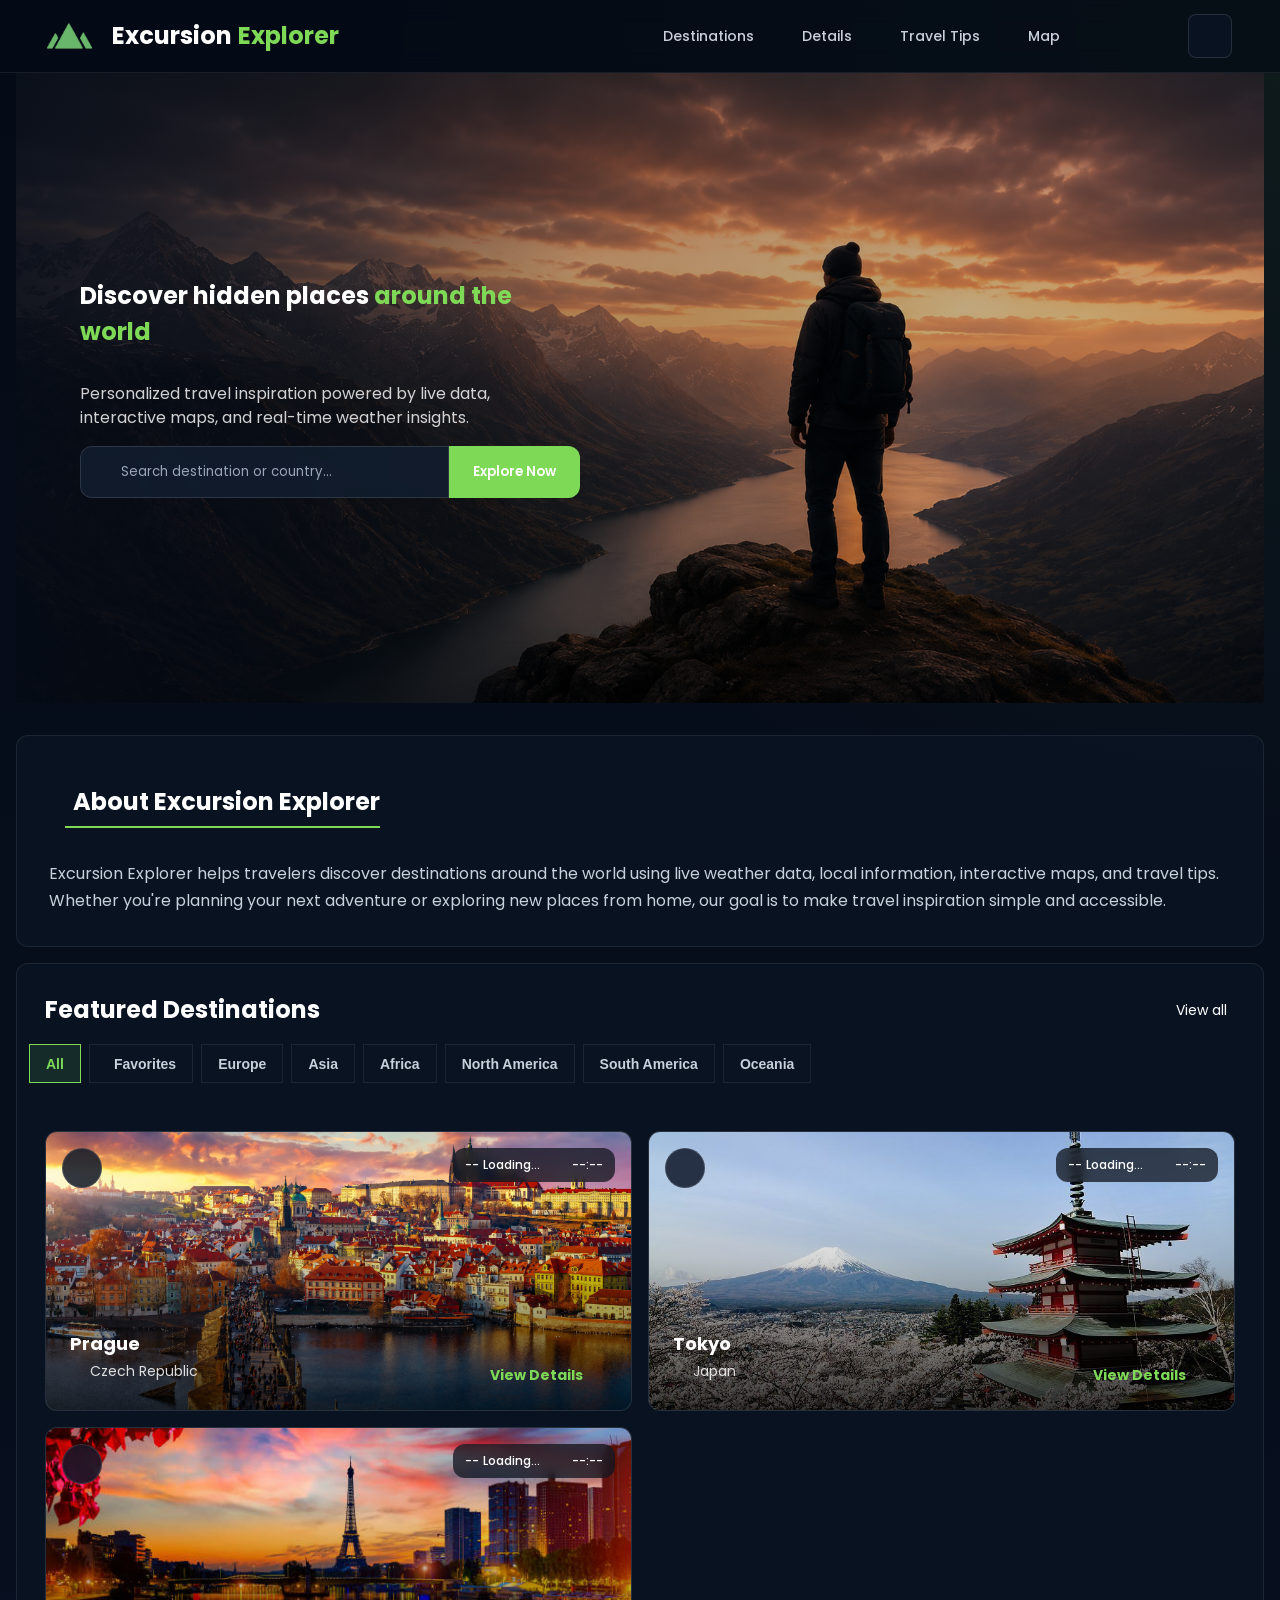
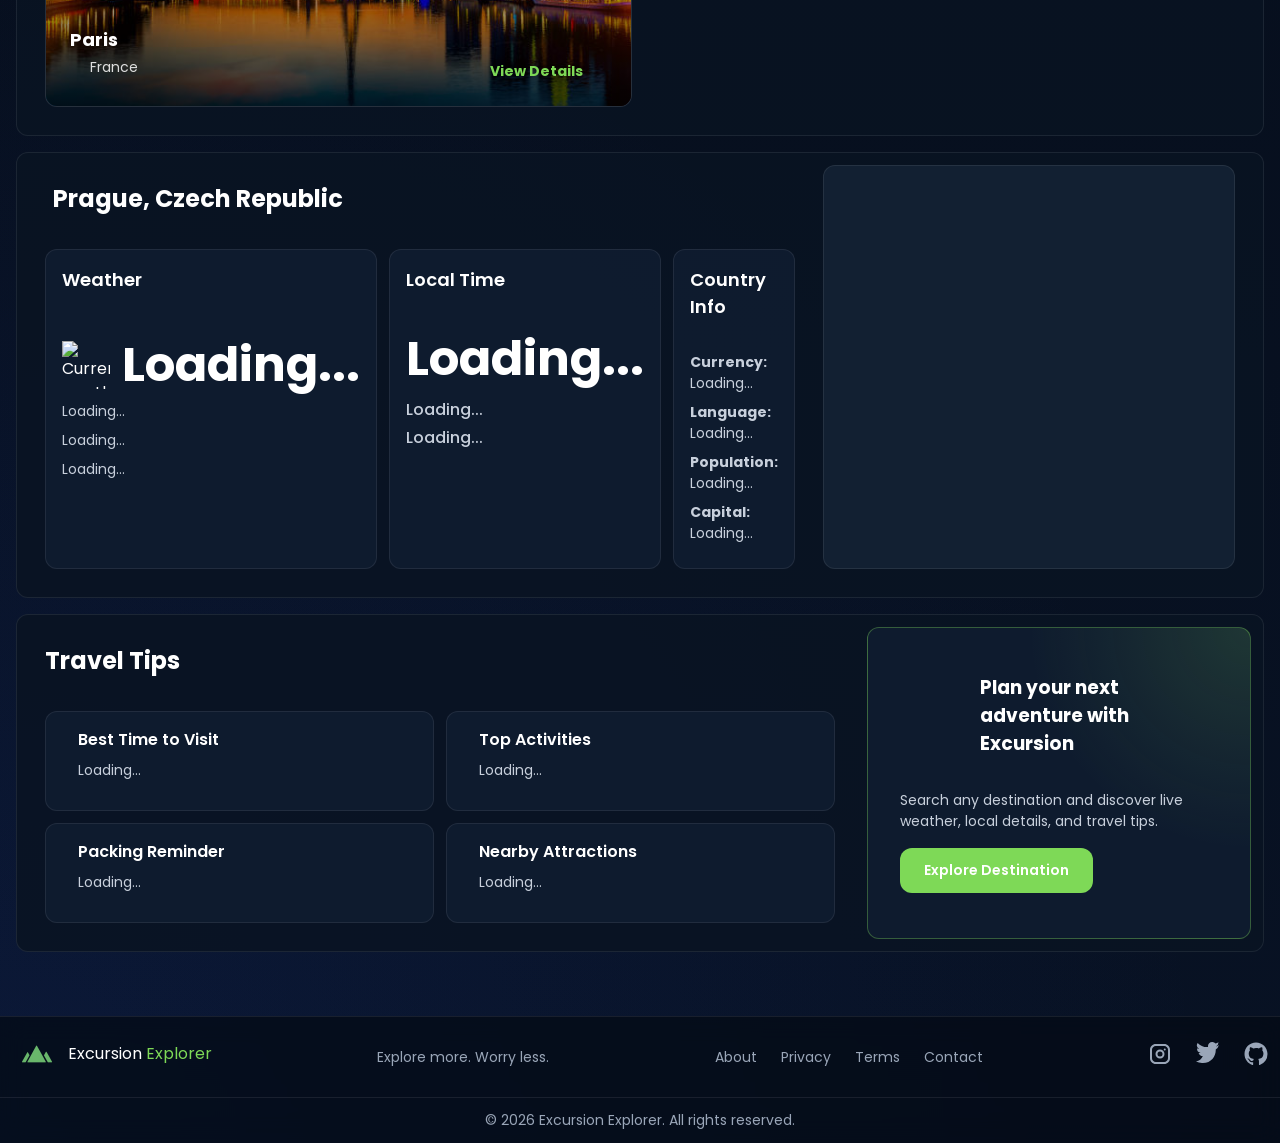
==== commit 6c4d8fb4: "Add favorite destinations feature" ====
--- a/index.html
+++ b/index.html
@@ -106,12 +106,16 @@
 
                 <div class="destination-filters">
                     <button class="filter-btn active" type="button" data-filter="all">All</button>
+                    <button class="filter-btn" type="button" data-filter="favorites">
+                        <i data-lucide="heart" aria-hidden="true"></i>
+                        Favorites
+                    </button>
                     <button class="filter-btn" type="button" data-filter="Europe">Europe</button>
                     <button class="filter-btn" type="button" data-filter="Asia">Asia</button>
                     <button class="filter-btn" type="button" data-filter="Africa">Africa</button>
                     <button class="filter-btn" type="button" data-filter="North America">North America</button>
                     <button class="filter-btn" type="button" data-filter="South America">South America</button>
-                    <button class="filter-btn" type="button" data-filter="Oceania">Oceania</button>
+                    <button class="filter-btn" type="button" data-filter="Oceania">Oceania</button>  
                 </div>
 
                 <!--Static Content-->
@@ -126,6 +130,10 @@
                                 loading="lazy"
                             >
 
+                            <button class="favorite-btn" type="button" aria-label="Save destination" data-favorite>
+                                <i data-lucide="heart" aria-hidden="true"></i>
+                            </button>
+
                             <div class="destination-meta">
                                 <!-- Weather -->
                                 <div class="weather-badge">
@@ -167,6 +175,10 @@
                                 loading="lazy"
                             >
 
+                            <button class="favorite-btn" type="button" aria-label="Save destination" data-favorite>
+                                <i data-lucide="heart" aria-hidden="true"></i>
+                            </button>
+
                             <div class="destination-meta">
                                 <!-- Weather -->
                                 <div class="weather-badge">
@@ -208,6 +220,10 @@
                                 loading="lazy"
                             >
 
+                            <button class="favorite-btn" type="button" aria-label="Save destination" data-favorite>
+                                <i data-lucide="heart" aria-hidden="true"></i>
+                            </button>
+
                             <div class="destination-meta">
                                 <!-- Weather -->
                                 <div class="weather-badge">
@@ -249,6 +265,10 @@
                                 loading="lazy"
                             >
 
+                            <button class="favorite-btn" type="button" aria-label="Save destination" data-favorite>
+                                <i data-lucide="heart" aria-hidden="true"></i>
+                            </button>
+
                             <div class="destination-meta">
                                 <!-- Weather -->
                                 <div class="weather-badge">
@@ -290,6 +310,10 @@
                                 loading="lazy"
                             >
 
+                            <button class="favorite-btn" type="button" aria-label="Save destination" data-favorite>
+                                <i data-lucide="heart" aria-hidden="true"></i>
+                            </button>
+
                             <div class="destination-meta">
                                 <!-- Weather -->
                                 <div class="weather-badge">
@@ -331,6 +355,10 @@
                                 loading="lazy"
                             >
 
+                            <button class="favorite-btn" type="button" aria-label="Save destination" data-favorite>
+                                <i data-lucide="heart" aria-hidden="true"></i>
+                            </button>
+
                             <div class="destination-meta">
                                 <!-- Weather -->
                                 <div class="weather-badge">
@@ -372,6 +400,10 @@
                                 loading="lazy"
                             >
 
+                            <button class="favorite-btn" type="button" aria-label="Save destination" data-favorite>
+                                <i data-lucide="heart" aria-hidden="true"></i>
+                            </button>
+
                             <div class="destination-meta">
                                 <!-- Weather -->
                                 <div class="weather-badge">
@@ -413,6 +445,10 @@
                                 loading="lazy"
                             >
 
+                            <button class="favorite-btn" type="button" aria-label="Save destination" data-favorite>
+                                <i data-lucide="heart" aria-hidden="true"></i>
+                            </button>
+
                             <div class="destination-meta">
                                 <!-- Weather -->
                                 <div class="weather-badge">
@@ -454,6 +490,10 @@
                                 loading="lazy"
                             >
 
+                            <button class="favorite-btn" type="button" aria-label="Save destination" data-favorite>
+                                <i data-lucide="heart" aria-hidden="true"></i>
+                            </button>
+
                             <div class="destination-meta">
                                 <!-- Weather -->
                                 <div class="weather-badge">
@@ -494,6 +534,10 @@
                                 class="destination-image"
                                 loading="lazy"
                             >
+
+                            <button class="favorite-btn" type="button" aria-label="Save destination" data-favorite>
+                                <i data-lucide="heart" aria-hidden="true"></i>
+                            </button>
                             
                             <div class="destination-meta">
                                 <!-- Weather -->
@@ -535,6 +579,10 @@
                                 class="destination-image"
                                 loading="lazy"
                             >
+
+                            <button class="favorite-btn" type="button" aria-label="Save destination" data-favorite>
+                                <i data-lucide="heart" aria-hidden="true"></i>
+                            </button>
                             
                             <div class="destination-meta">
                                 <!-- Weather -->
@@ -576,6 +624,10 @@
                                 class="destination-image"
                                 loading="lazy"
                             >
+
+                            <button class="favorite-btn" type="button" aria-label="Save destination" data-favorite>
+                                <i data-lucide="heart" aria-hidden="true"></i>
+                            </button>
                             
                             <div class="destination-meta">
                                 <!-- Weather -->
@@ -617,6 +669,10 @@
                                 class="destination-image"
                                 loading="lazy"
                             >
+
+                            <button class="favorite-btn" type="button" aria-label="Save destination" data-favorite>
+                                <i data-lucide="heart" aria-hidden="true"></i>
+                            </button>
                             
                             <div class="destination-meta">
                                 <!-- Weather -->
@@ -658,6 +714,10 @@
                                 class="destination-image"
                                 loading="lazy"
                             >
+
+                            <button class="favorite-btn" type="button" aria-label="Save destination" data-favorite>
+                                <i data-lucide="heart" aria-hidden="true"></i>
+                            </button>
                             
                             <div class="destination-meta">
                                 <!-- Weather -->
@@ -699,6 +759,10 @@
                                 class="destination-image"
                                 loading="lazy"
                             >
+
+                            <button class="favorite-btn" type="button" aria-label="Save destination" data-favorite>
+                                <i data-lucide="heart" aria-hidden="true"></i>
+                            </button>
                             
                             <div class="destination-meta">
                                 <!-- Weather -->
@@ -740,6 +804,10 @@
                                 class="destination-image"
                                 loading="lazy"
                             >
+
+                            <button class="favorite-btn" type="button" aria-label="Save destination" data-favorite>
+                                <i data-lucide="heart" aria-hidden="true"></i>
+                            </button>
                             
                             <div class="destination-meta">
                                 <!-- Weather -->
--- a/resources/css/styles.css
+++ b/resources/css/styles.css
@@ -753,6 +753,9 @@
 }
 
 .filter-btn {
+    display: inline-flex;
+    align-items: center;
+    gap: var(--space-xs);
     padding: 0.65rem 1rem;
     border: 1px solid var(--border-primary);
     border-radius: var(--radius-full);
@@ -782,6 +785,12 @@
 .filter-btn:focus-visible {
     outline: 2px solid var(--accent-primary);
     outline-offset: 3px;
+}
+
+.filter-btn[data-filter="favorites"].active {
+    color: #ef4444;
+    border-color: #ef4444;
+    background: rgba(239, 68, 68, 0.12);
 }
 
 /* ================================
@@ -922,6 +931,48 @@
 [data-theme="light"] .weather-badge,
 [data-theme="light"] .time-badge {
     color: white;
+}
+
+.favorite-btn {
+    position: absolute;
+    top: var(--space-md);
+    left: var(--space-md);
+    width: 2.5rem;
+    height: 2.5rem;
+    display: inline-flex;
+    align-items: center;
+    justify-content: center;
+    border: 1px solid var(--border-secondary);
+    border-radius: 50%;
+    background: rgba(15, 23, 42, 0.85);
+    color: #ffffff;
+    cursor: pointer;
+    z-index: 4;
+    -webkit-backdrop-filter: blur(10px);
+    backdrop-filter: blur(10px);
+    transition:
+        transform var(--transition-fast),
+        color var(--transition-fast),
+        background-color var(--transition-fast);
+}
+
+.favorite-btn:hover {
+    transform: scale(1.08);
+    background: rgba(15, 23, 42, 0.95);
+}
+
+.favorite-btn.is-favorite {
+    color: #ef4444;
+    background: rgba(15, 23, 42, 0.95);
+}
+
+.favorite-btn.is-favorite svg {
+    fill: currentColor;
+}
+
+.favorite-btn:focus-visible {
+    outline: 2px solid var(--accent-primary);
+    outline-offset: 2px;
 }
 
 .destination-content {
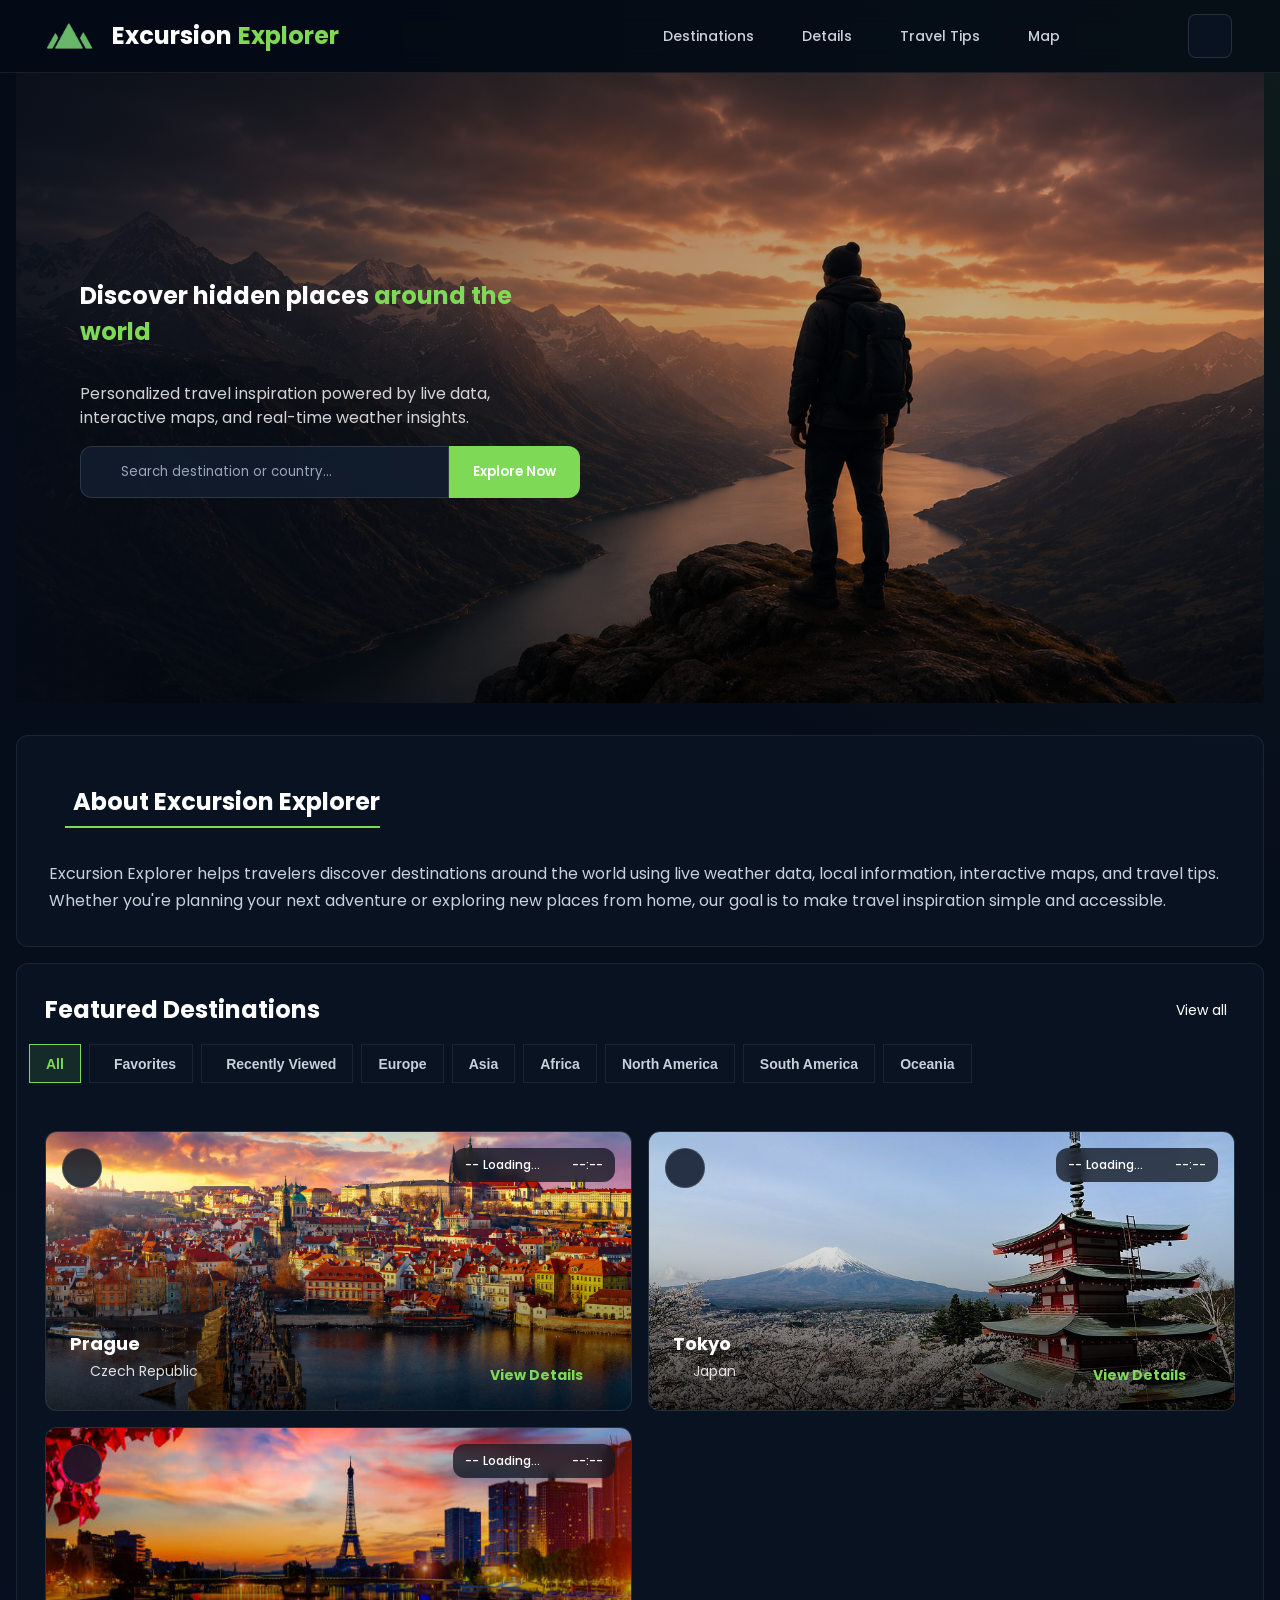
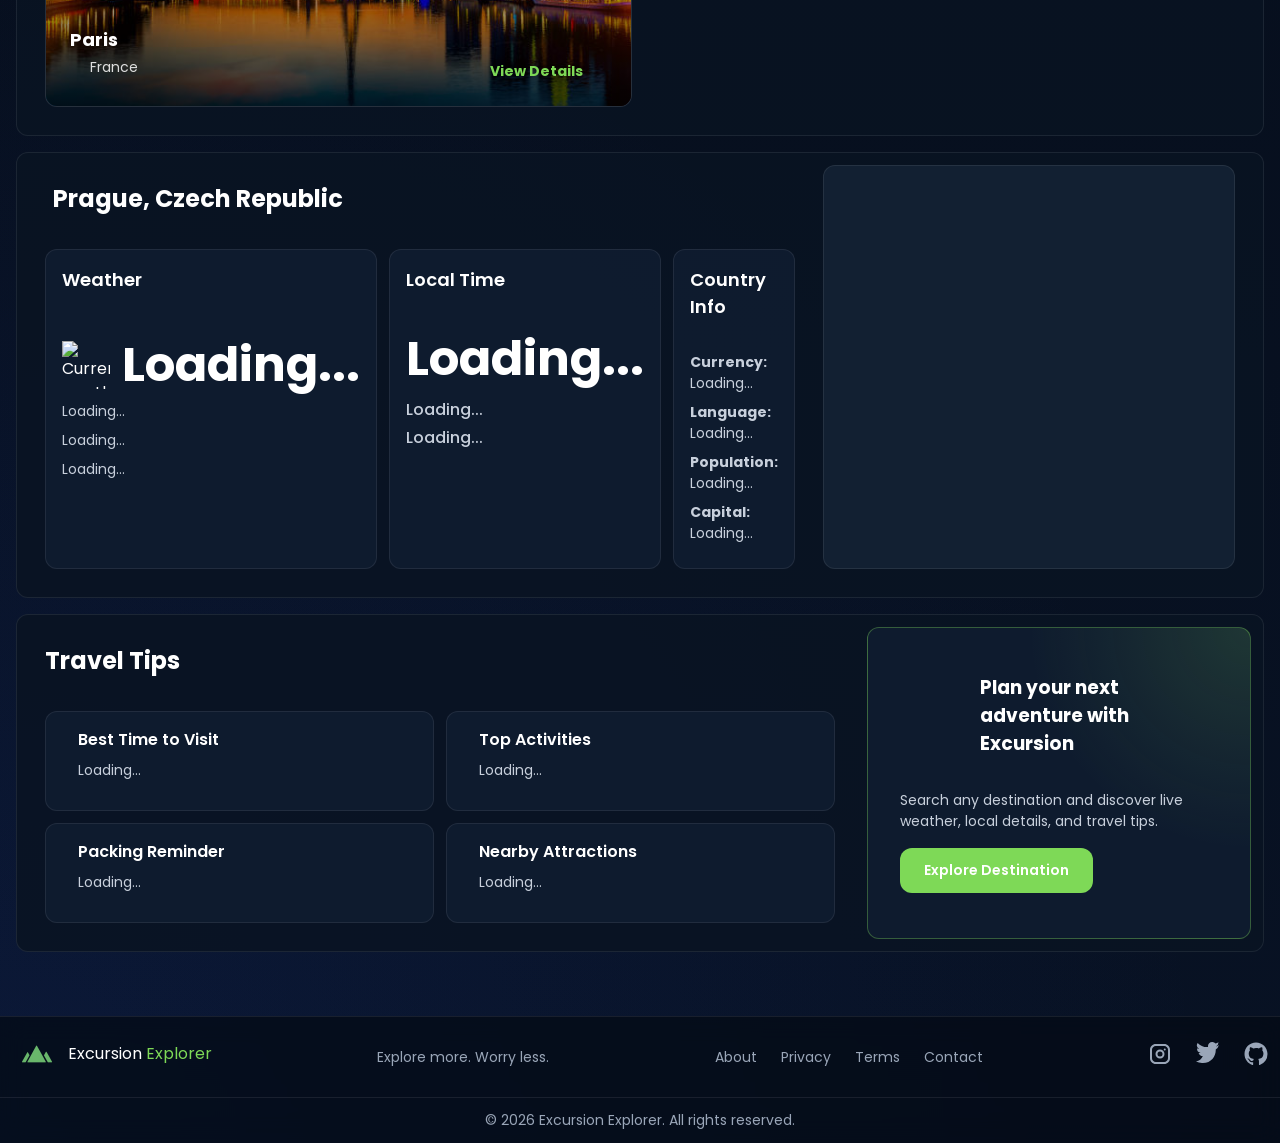
==== commit 1eb34e32: "feat: add recently viewed destinations" ====
--- a/index.html
+++ b/index.html
@@ -110,6 +110,10 @@
                         <i data-lucide="heart" aria-hidden="true"></i>
                         Favorites
                     </button>
+                    <button class="filter-btn" type="button" data-filter="recent">
+                        <i data-lucide="history" aria-hidden="true"></i>
+                        Recently Viewed
+                    </button>
                     <button class="filter-btn" type="button" data-filter="Europe">Europe</button>
                     <button class="filter-btn" type="button" data-filter="Asia">Asia</button>
                     <button class="filter-btn" type="button" data-filter="Africa">Africa</button>
@@ -839,6 +843,9 @@
                             </button>
                         </div>
                     </article>
+
+                    <div id="savedSearchDestinations"></div>
+                    <div id="recentSearchDestinations"></div>
                 </div>
             </section>
 
--- a/resources/css/styles.css
+++ b/resources/css/styles.css
@@ -1036,6 +1036,10 @@
     transform: translateX(var(--space-xs));
 }
 
+#savedSearchDestinations, #recentSearchDestinations {
+    display: contents;
+}
+
 /* =============================
    SEARCH RESULTS SECTION
 ============================= */
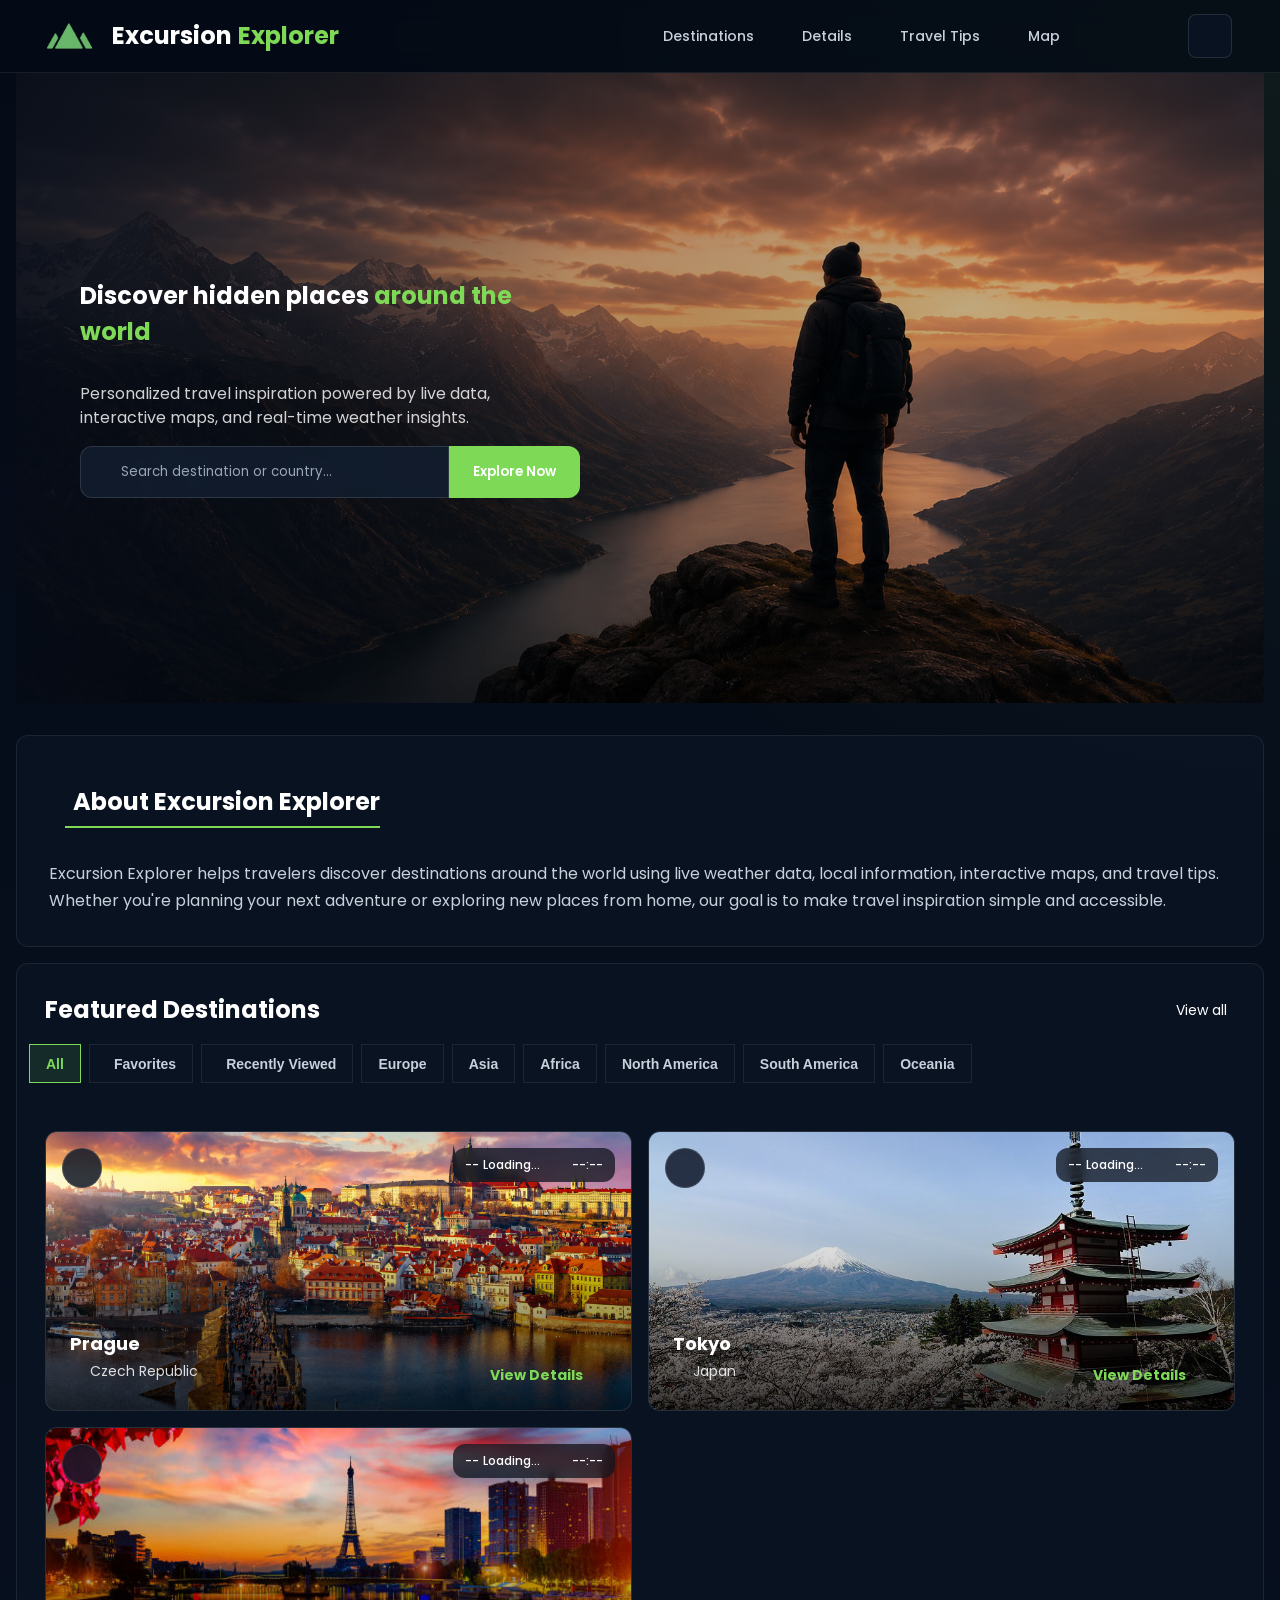
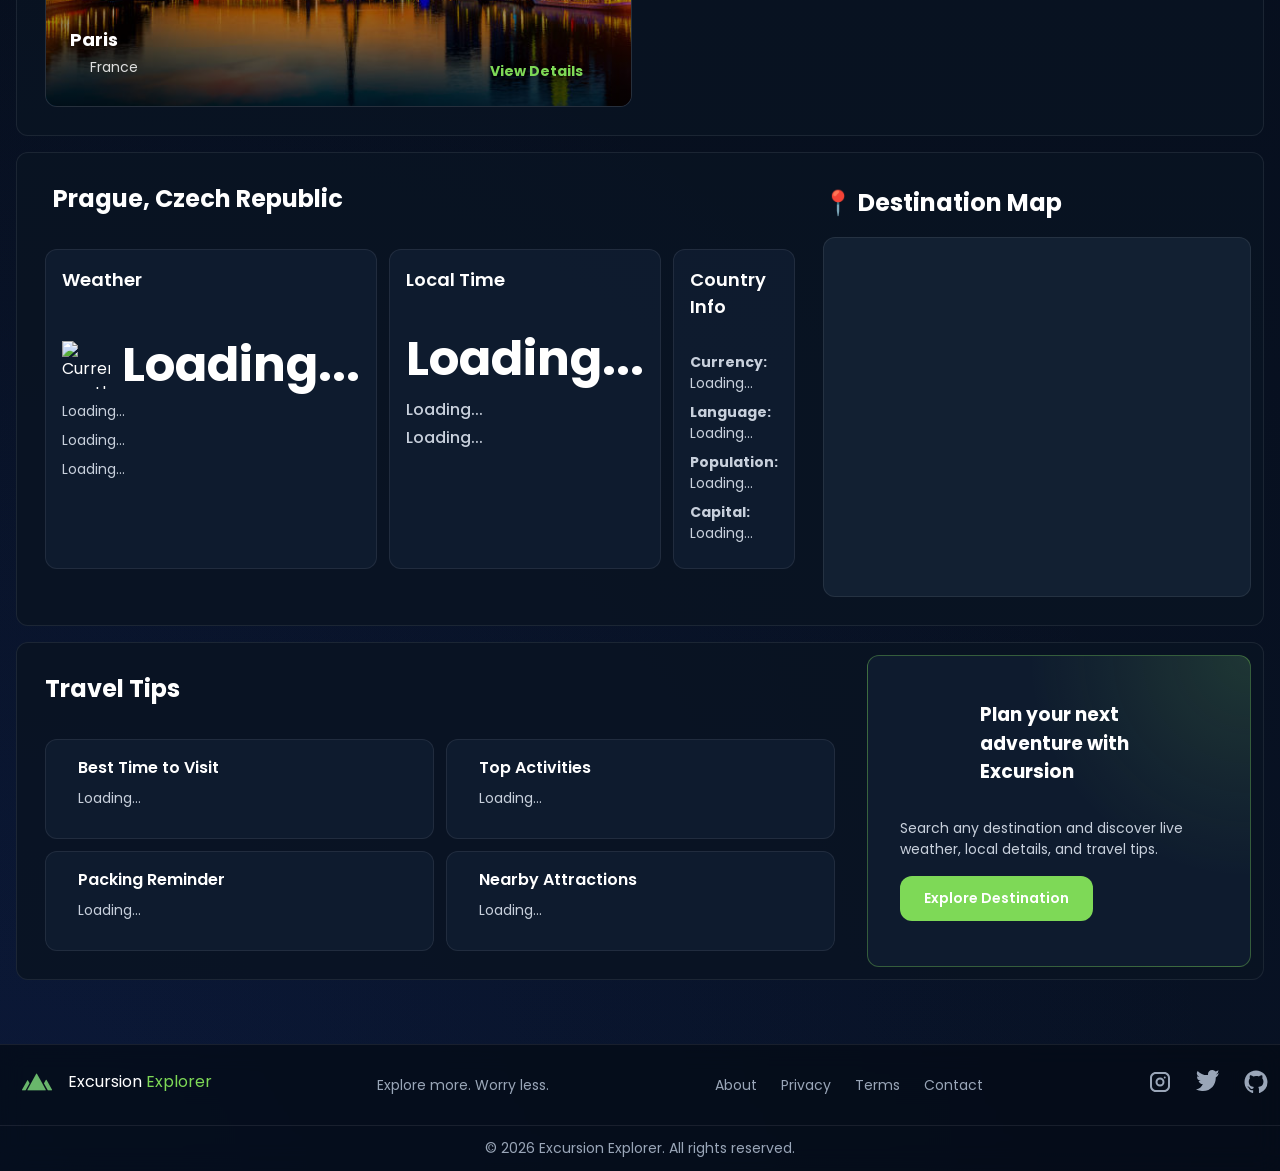
==== commit 10c80a1e: "Add interactive destination map with Leaflet and OpenStreetMap" ====
--- a/index.html
+++ b/index.html
@@ -9,6 +9,7 @@
         <link rel="preconnect" href="https://fonts.googleapis.com">
         <link rel="preconnect" href="https://fonts.gstatic.com" crossorigin>
         <link href="https://fonts.googleapis.com/css2?family=Poppins:wght@400;500;600;700&display=swap" rel="stylesheet">
+        <link rel="stylesheet" href="https://unpkg.com/leaflet/dist/leaflet.css"/>
         <title>Excursion Explorer</title>
     </head>
 
@@ -922,7 +923,13 @@
                     </div>
                 </div>
 
-                <div id="destinationMap" class="destination-map"></div>
+                <section class="map-section" id="mapSection">
+                    <div class="map-header">
+                        <h2>📍 Destination Map</h2>
+                    </div>
+                    
+                    <div id="destinationMap" class="destination-map"></div>
+                </section>
             </section>
 
             <!--Travel tips section-->
@@ -1067,5 +1074,6 @@
         </footer>
         <script src="https://unpkg.com/lucide@latest"></script>
         <script defer type="module" src="./resources/js/main.js"></script> 
+        <script src="https://unpkg.com/leaflet/dist/leaflet.js"></script>
     </body>
 </html>
--- a/resources/css/styles.css
+++ b/resources/css/styles.css
@@ -201,7 +201,7 @@
     --button-height: 52px;
 
     /* Map */
-    --map-height: 300px;
+    --map-height: 360px;
 
     /* Travel Tips */
     --tip-card-height: 100px;
@@ -1209,13 +1209,41 @@
     line-height: 1;
 }
 
+/* =========================
+   MAP
+========================= */
+.map-header {
+    margin-bottom: var(--space-md);
+}
+
+.map-header h2 {
+    margin-bottom: var(--space-xs);
+}
+
 .destination-map {
+    width: 100%;
+    min-height: var(--map-height);
     margin: 0 var(--space-md) var(--space-md) 0;
-    min-height: var(--map-height);
     border: 1px solid var(--border-primary);
     border-radius: var(--radius-md);
     background-color: var(--map-bg);
     overflow: hidden;
+}
+
+/* Leaflet fix for rounded corners */
+.destination-map .leaflet-container {
+    border-radius: var(--radius-md);
+}
+
+/* Leaflet popup text */
+.leaflet-popup-content {
+    color: #111827;
+    font-family: inherit;
+}
+
+/* Leaflet attribution */
+.leaflet-control-attribution {
+    font-size: 0.7rem;
 }
 
 /* ===============================
@@ -1785,7 +1813,7 @@
     }
 
     .destination-map {
-        margin: 0 var(--space-md) var(--space-md);
+        margin: 0 0 var(--space-md);
     }
 
     .travel-tips {
@@ -1974,6 +2002,10 @@
 
     .tips-grid {
         grid-template-columns: 1fr;
+    }
+
+    .destination-map {
+        min-height: 260px;
     }
 
     .footer-content {
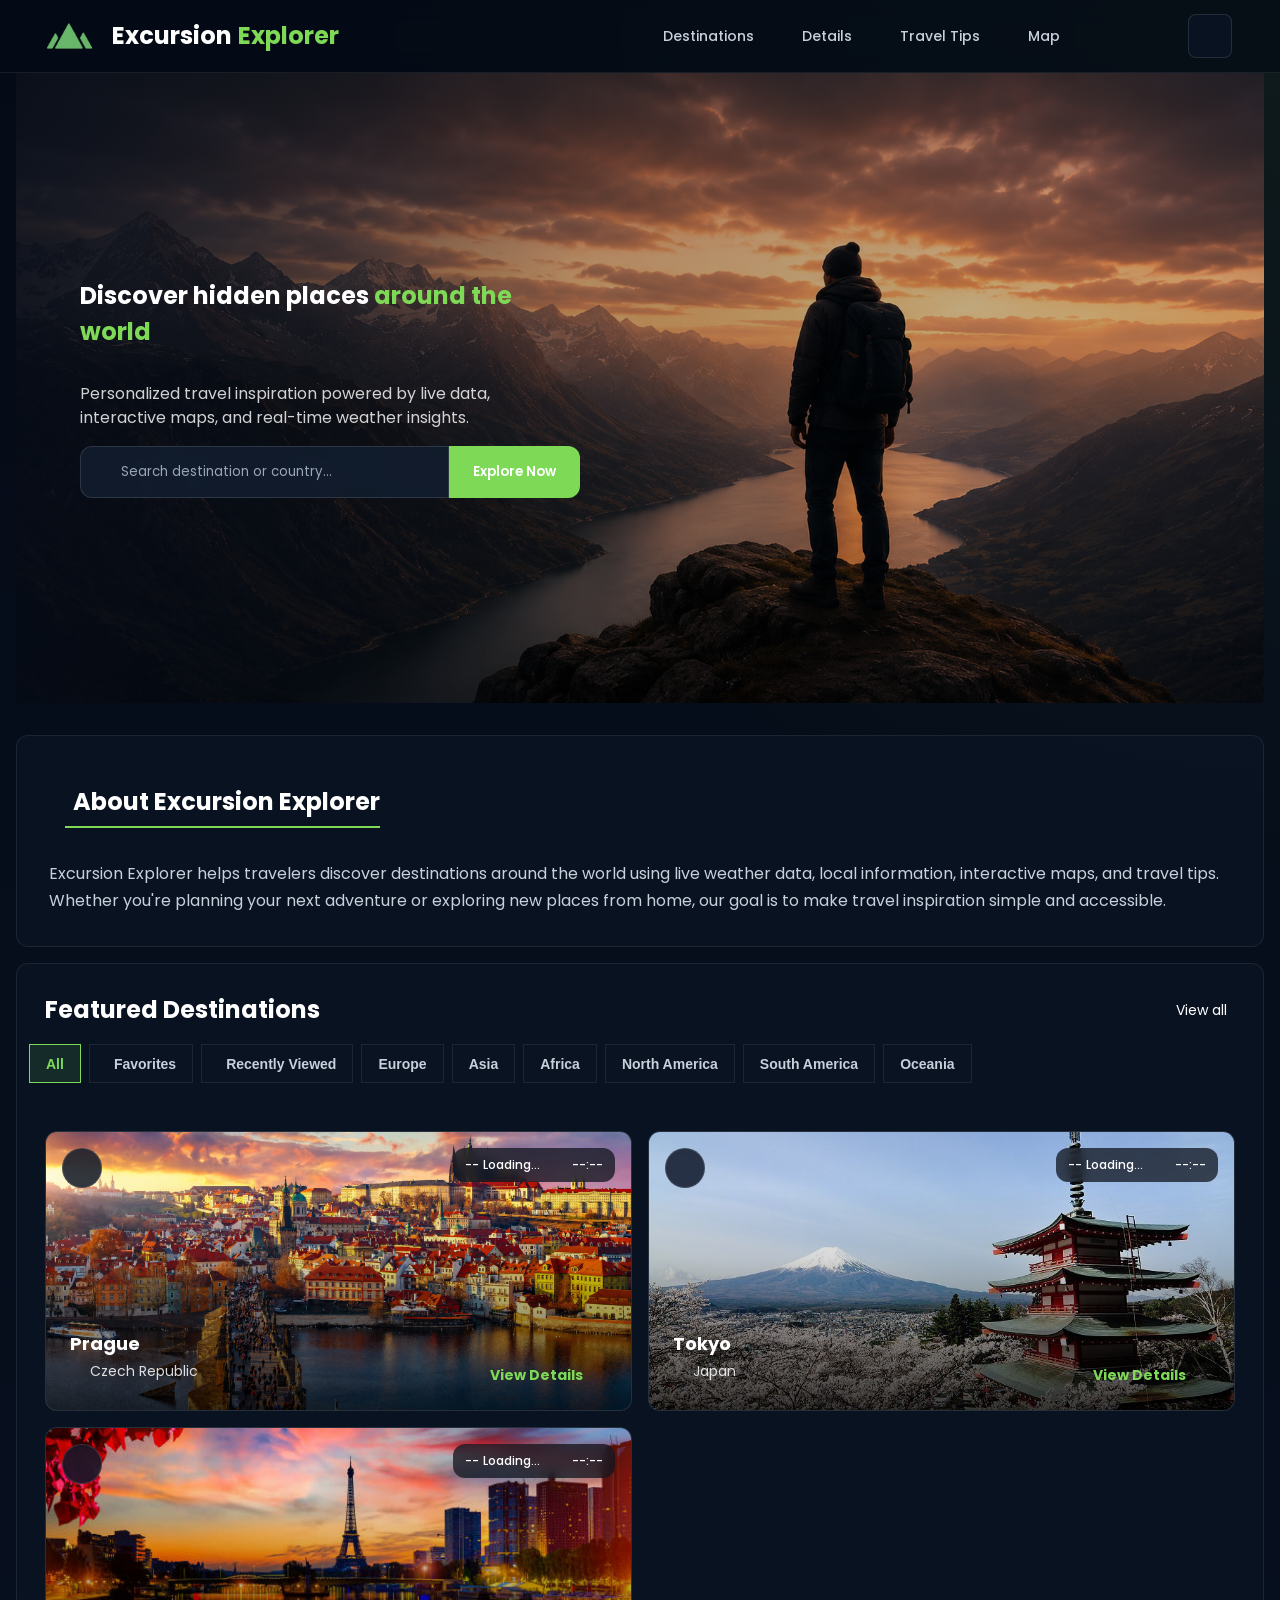
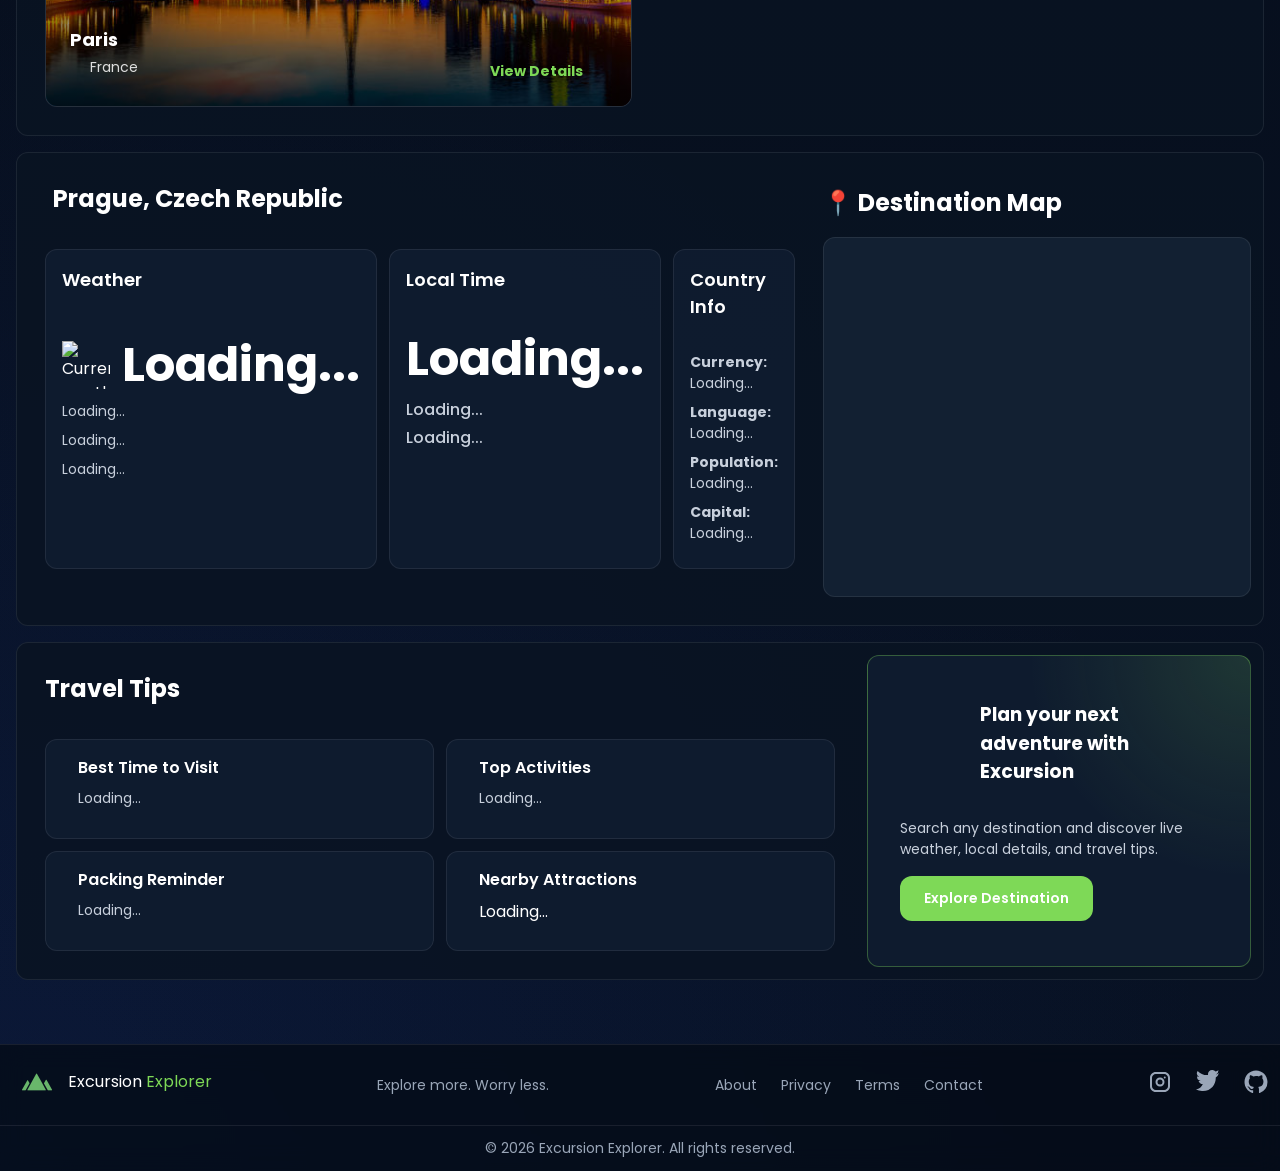
==== commit 4604280c: "Add interactive nearby attractions for travel tips" ====
--- a/index.html
+++ b/index.html
@@ -966,7 +966,9 @@
                             <i data-lucide="camera" aria-hidden="true"></i>
                             <div>
                                 <h3>Nearby Attractions</h3>
-                                <p id="nearbyAttractions">Loading...</p>
+                                <div id="nearbyAttractions" class="nearby-attractions">
+                                    Loading...
+                                </div>
                             </div>
                         </article>
                     </div>
--- a/resources/css/styles.css
+++ b/resources/css/styles.css
@@ -173,7 +173,7 @@
        Z-INDEX
     ========================= */
 
-    --z-header: 1000;
+    --z-header: 2000;
     --z-dropdown: 1100;
     --z-modal: 1200;
     --z-tooltip: 1300;
@@ -1322,6 +1322,48 @@
     line-height: var(--lh-normal);
 }
 
+.nearby-attractions {
+    display: flex;
+    flex-wrap: wrap;
+    gap: var(--space-xs);
+}
+
+.attraction-link {
+    display: inline-flex;
+    align-items: center;
+    gap: var(--space-xs);
+    border: 1px solid var(--border-primary);
+    border-radius: var(--radius-sm);
+    background: transparent;
+    color: var(--text-primary);
+    padding: 0.35rem 0.65rem;
+    font: inherit;
+    font-size: var(--fs-sm);
+    cursor: pointer;
+    transition: border-color var(--transition-fast),
+                color var(--transition-fast),
+                background-color var(--transition-fast);
+}
+
+.attraction-link:hover {
+    color: var(--accent-primary);
+    border-color: var(--accent-primary);
+    background-color: var(--bg-glow-green);
+}
+
+.attraction-link svg {
+    width: 14px;
+    height: 14px;
+    flex-shrink: 0;
+    color: var(--accent-primary);
+}
+
+.attraction-link.is-selected {
+    color: var(--accent-primary);
+    border-color: var(--accent-primary);
+    background-color: var(--bg-glow-green);
+}
+
 /* CTA CARD */
 
 .travel-cta-card {
@@ -1382,6 +1424,13 @@
     background-color: var(--accent-primary-hover);
     color: var(--text-dark);
     transform: translateY(-2px);
+}
+
+.nearby-empty-text {
+    margin: 0;
+    color: var(--text-secondary);
+    font-size: var(--fs-sm);
+    line-height: var(--lh-normal);
 }
 
 /* =========================
